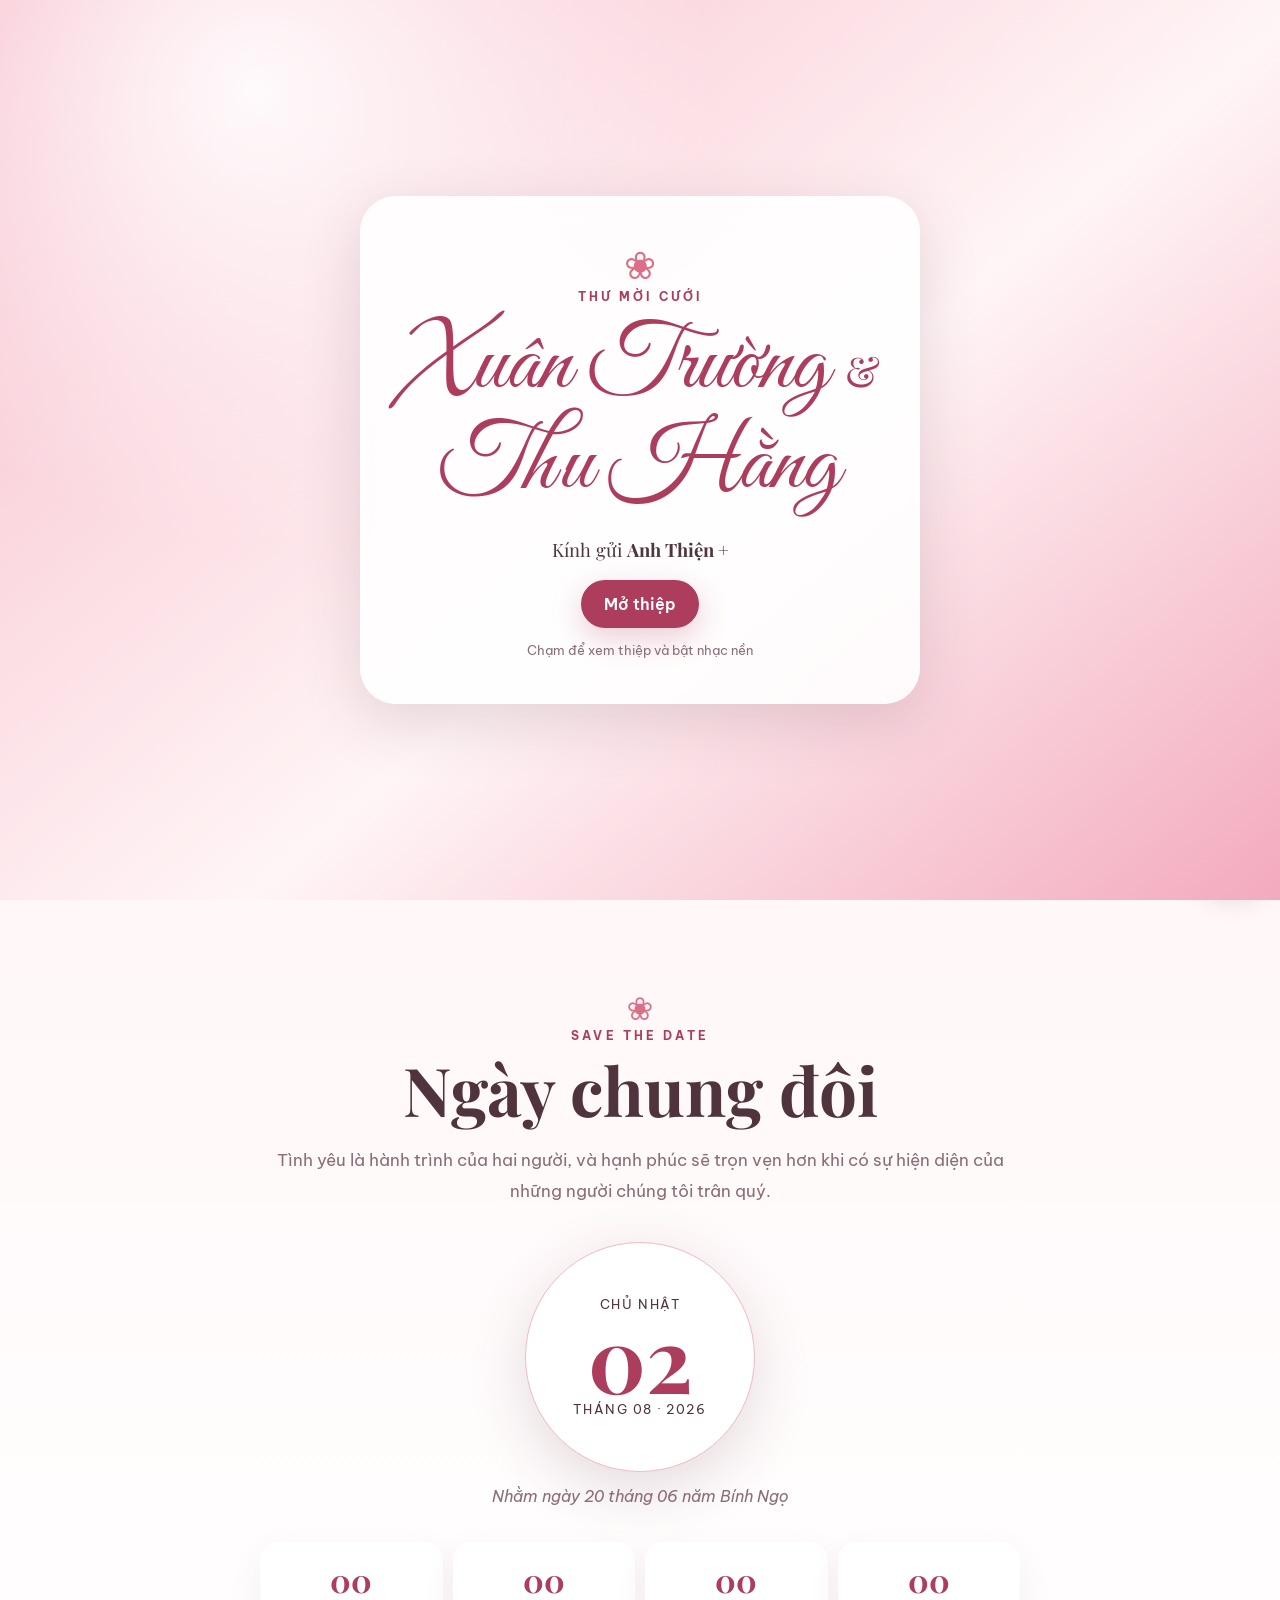
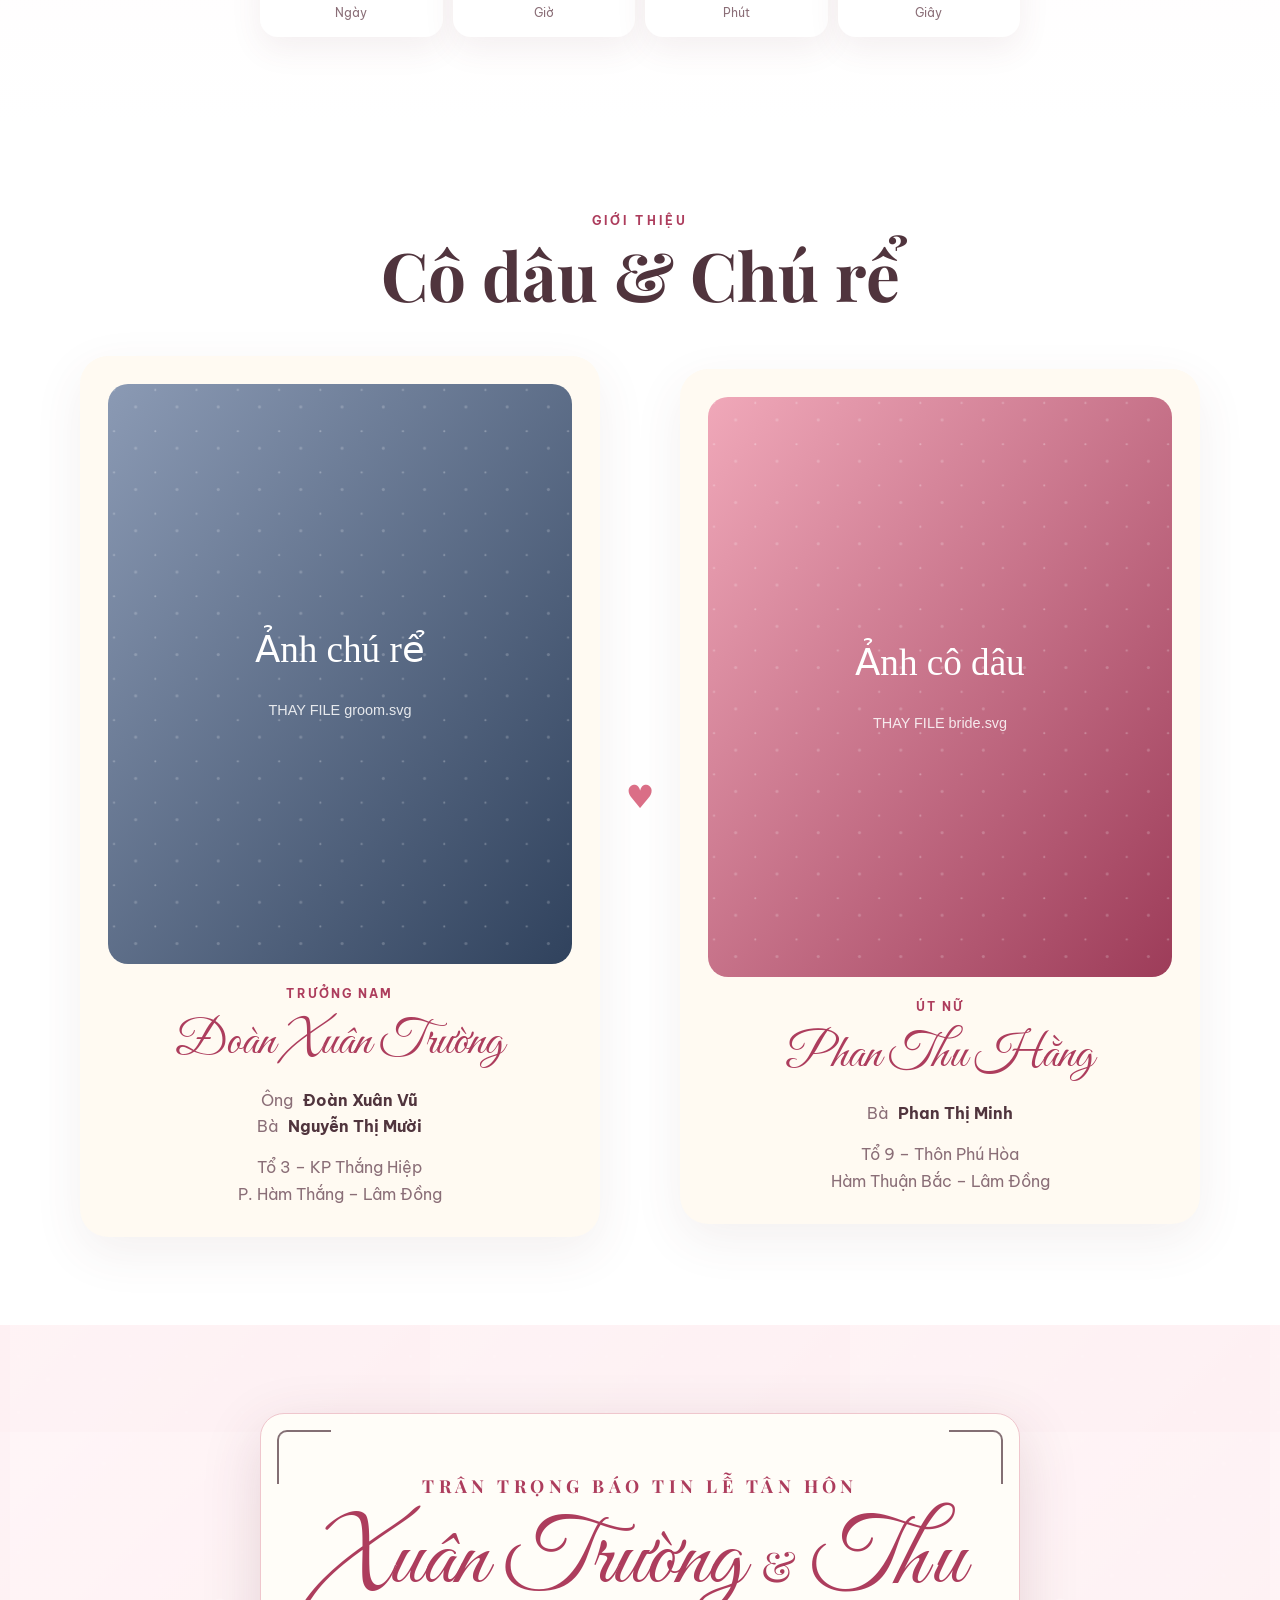
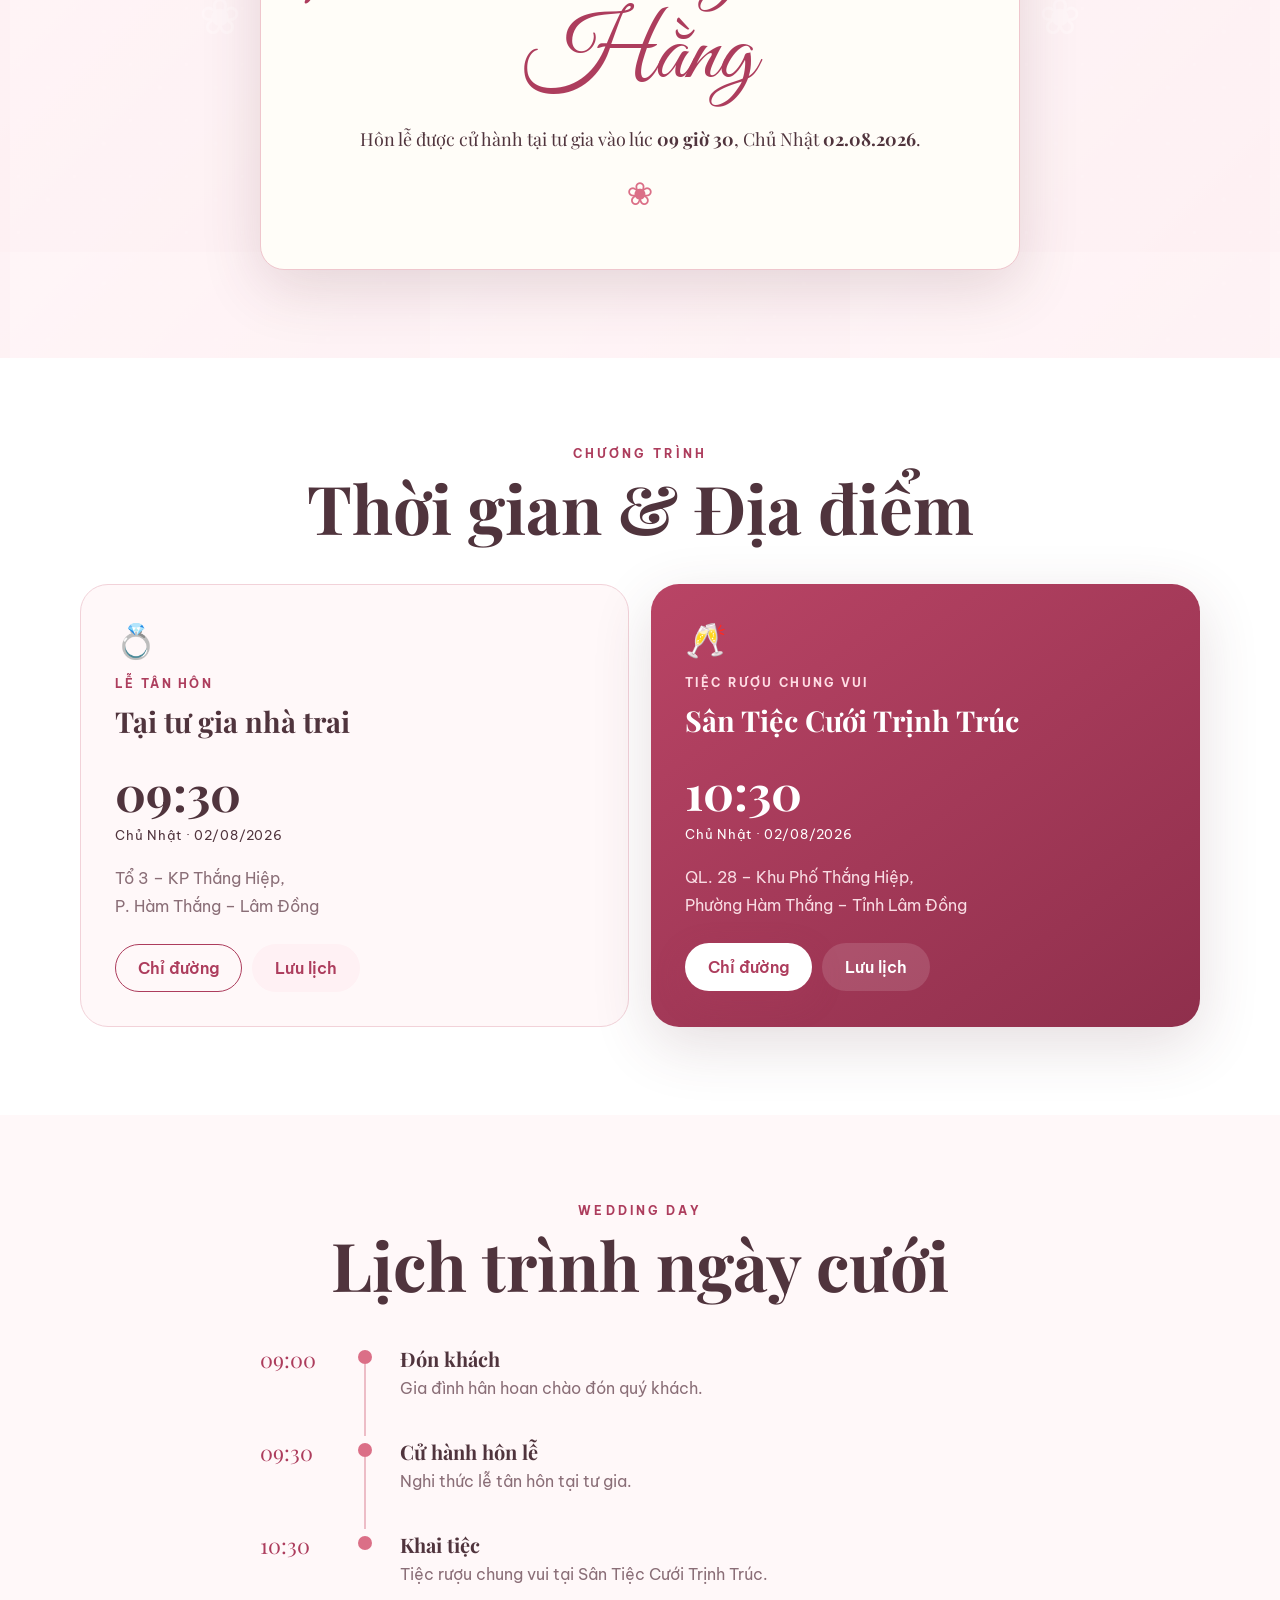
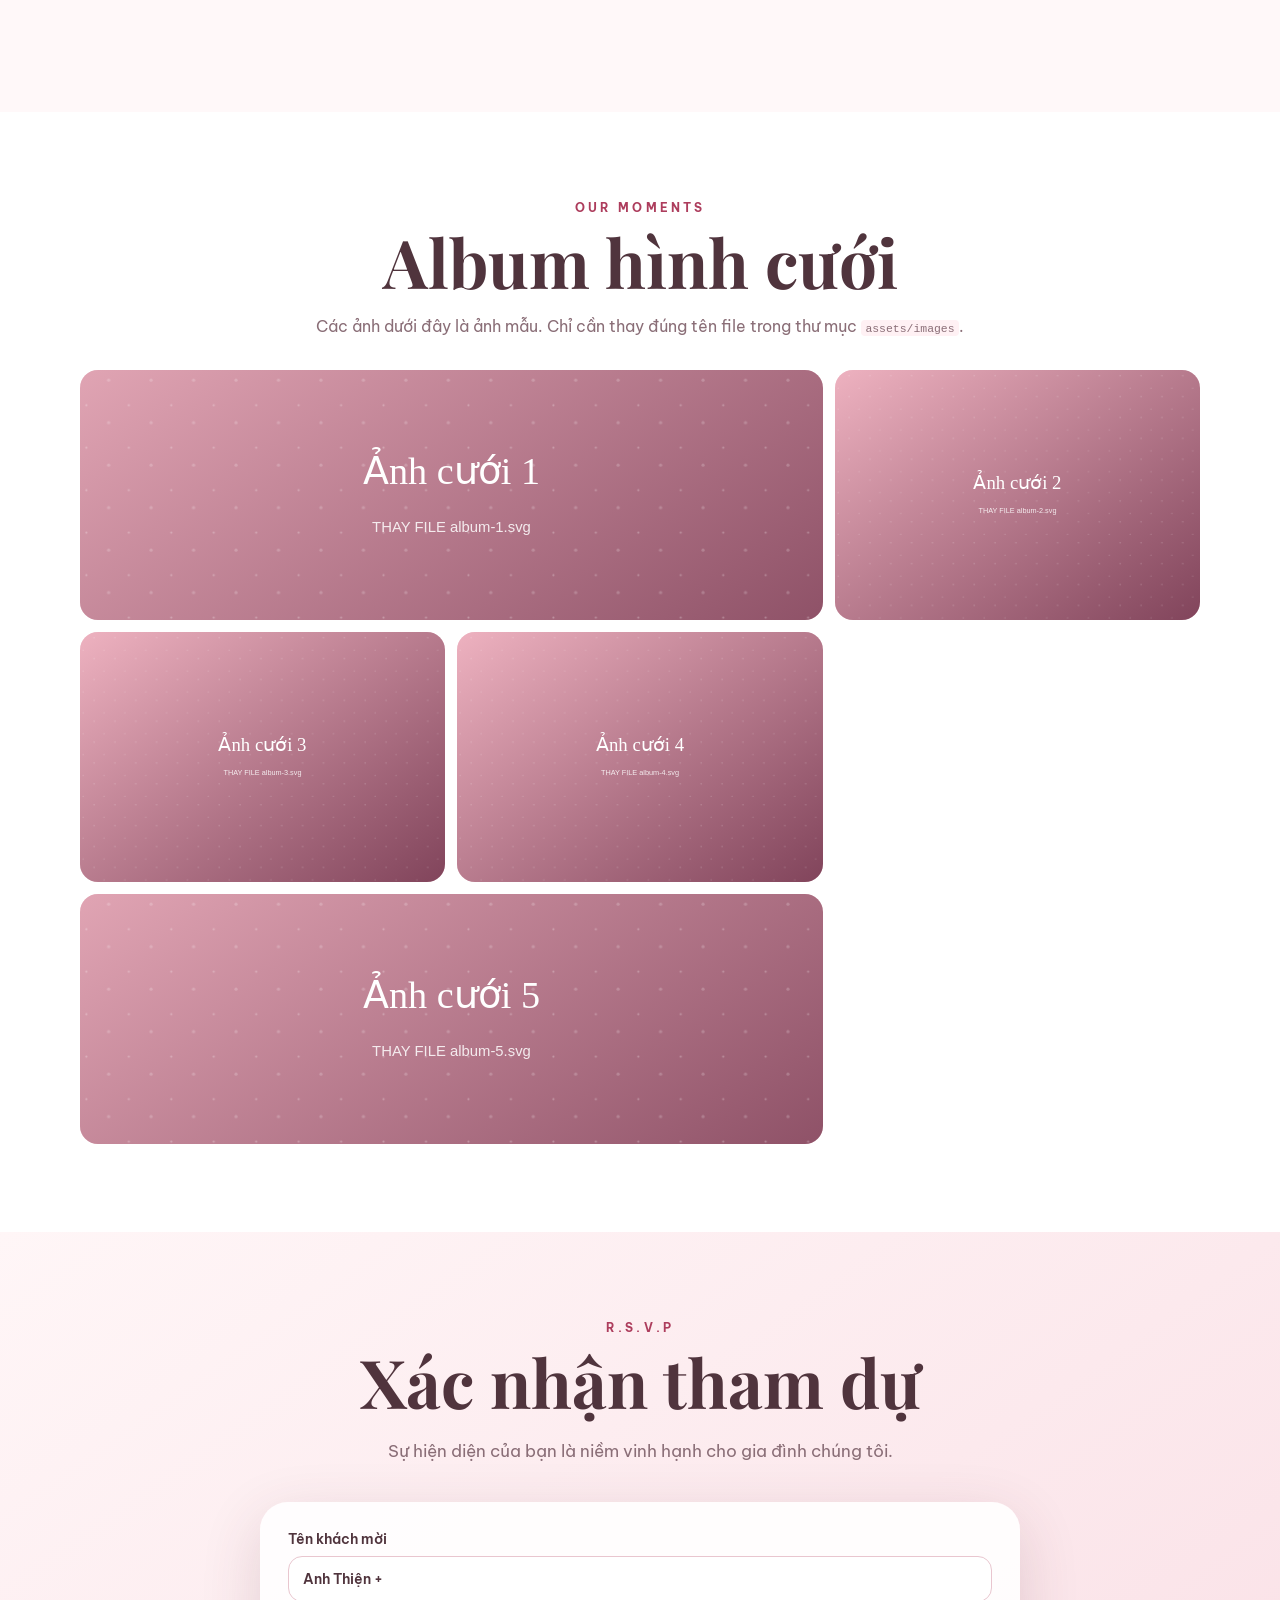
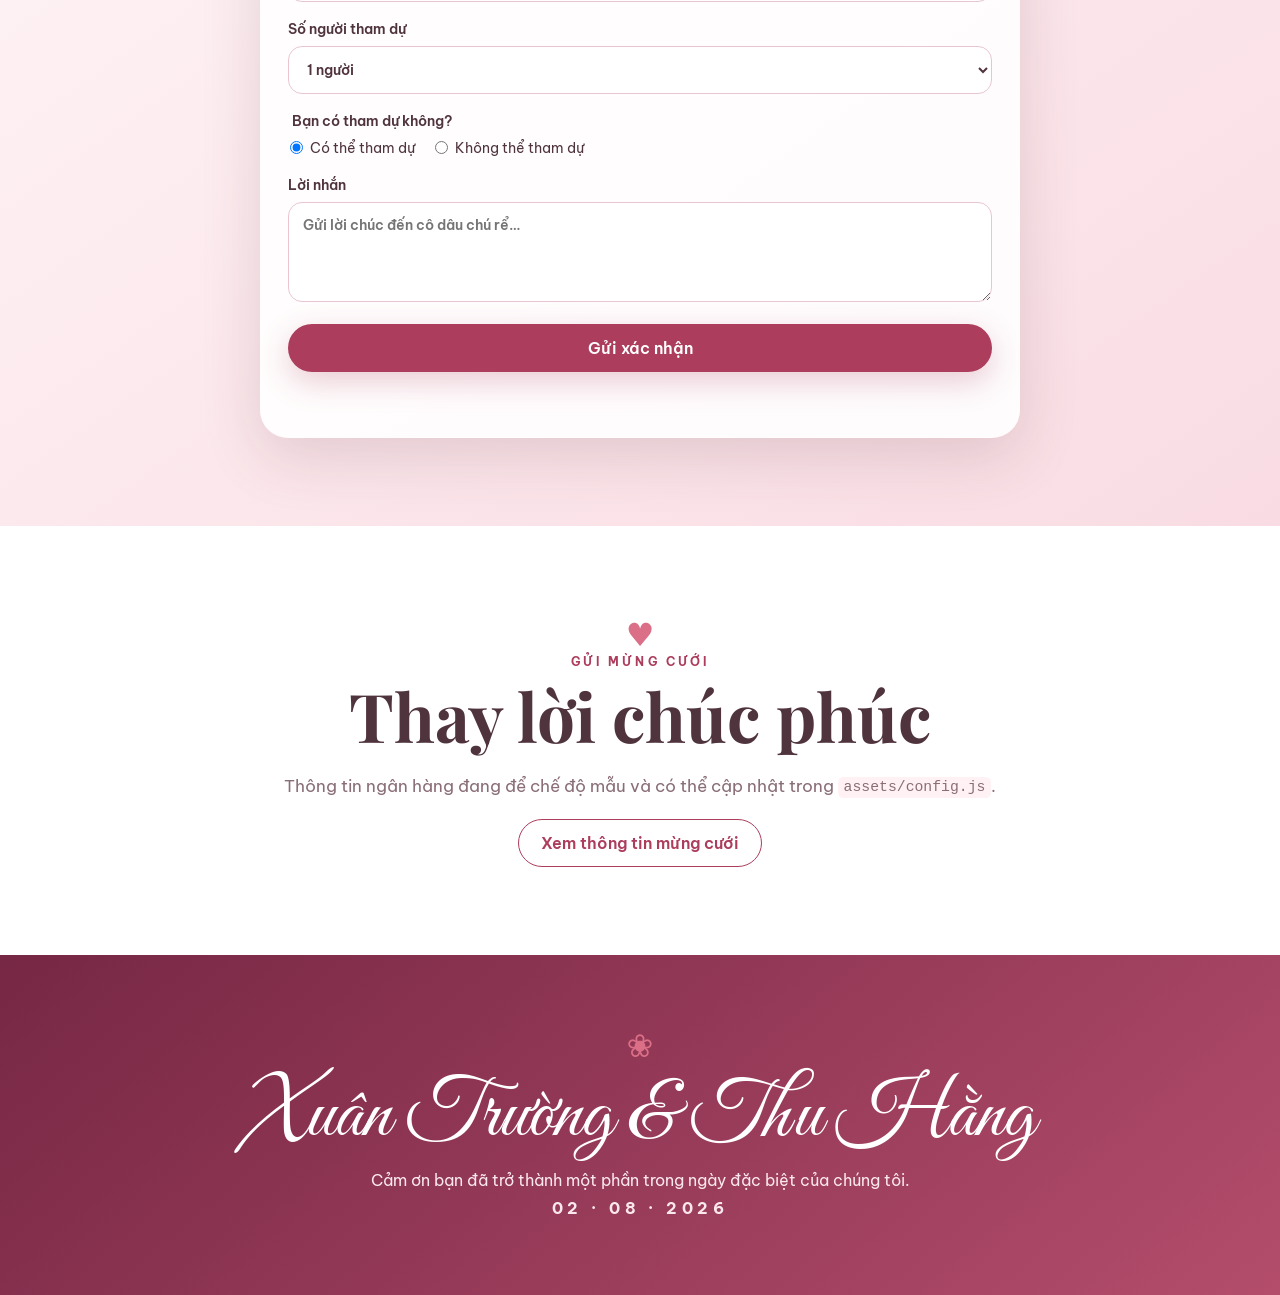
==== index.html @ 10289e00 "Add files via upload" ====
<!doctype html>
<html lang="vi">
<head>
  <meta charset="utf-8" />
  <meta name="viewport" content="width=device-width,initial-scale=1,viewport-fit=cover" />
  <meta name="theme-color" content="#f7c4cf" />
  <meta name="description" content="Thiệp cưới online của Xuân Trường và Thu Hằng" />
  <meta property="og:title" content="Xuân Trường & Thu Hằng — Thiệp cưới" />
  <meta property="og:description" content="Trân trọng kính mời bạn đến chung vui cùng gia đình chúng tôi." />
  <meta property="og:image" content="assets/images/cover.svg" />
  <title>Xuân Trường & Thu Hằng — Thiệp cưới</title>

  <link rel="preconnect" href="https://fonts.googleapis.com" />
  <link rel="preconnect" href="https://fonts.gstatic.com" crossorigin />
  <link href="https://fonts.googleapis.com/css2?family=Be+Vietnam+Pro:wght@300;400;500;600;700&family=Great+Vibes&family=Playfair+Display:wght@500;600;700&display=swap" rel="stylesheet" />
  <link rel="stylesheet" href="assets/style.css" />
  <script defer src="assets/config.js"></script>
  <script defer src="assets/app.js"></script>
</head>
<body>
  <noscript>Vui lòng bật JavaScript để xem đầy đủ thiệp cưới.</noscript>

  <div class="petals" aria-hidden="true"></div>

  <div class="opening-screen" id="openingScreen">
    <div class="opening-card">
      <div class="mini-blossom">❀</div>
      <p class="eyebrow">THƯ MỜI CƯỚI</p>
      <h1><span data-groom-first>Xuân Trường</span> <i>&</i> <span data-bride-first>Thu Hằng</span></h1>
      <p class="opening-guest">Kính gửi <strong data-guest>Quý khách</strong></p>
      <button class="btn primary" id="openInvitation" type="button">Mở thiệp</button>
      <small>Chạm để xem thiệp và bật nhạc nền</small>
    </div>
  </div>

  <button class="music-button" id="musicButton" type="button" aria-label="Bật hoặc tắt nhạc">
    <span class="music-note">♫</span>
    <span class="music-label">Nhạc</span>
  </button>
  <audio id="weddingMusic" loop preload="none">
    <source src="assets/music-placeholder.wav" type="audio/wav" />
  </audio>

  <main>
    <section class="hero section" id="home">
      <div class="hero-bg" role="img" aria-label="Ảnh bìa cô dâu chú rể"></div>
      <div class="hero-overlay"></div>
      <div class="hero-content reveal">
        <p class="eyebrow light">WEDDING INVITATION</p>
        <h1 class="couple-name">
          <span data-groom-first>Xuân Trường</span>
          <i>♥</i>
          <span data-bride-first>Thu Hằng</span>
        </h1>
        <p class="hero-date">Chủ Nhật · 02 / 08 / 2026</p>
        <div class="guest-ticket">
          <span>Trân trọng kính mời</span>
          <strong data-guest>Quý khách</strong>
          <small>đến chung vui cùng gia đình chúng tôi</small>
        </div>
        <a class="scroll-cue" href="#intro" aria-label="Cuộn xuống">⌄</a>
      </div>
    </section>

    <section class="section intro" id="intro">
      <div class="section-inner narrow reveal">
        <div class="ornament">❀</div>
        <p class="eyebrow">SAVE THE DATE</p>
        <h2>Ngày chung đôi</h2>
        <p class="lead">
          Tình yêu là hành trình của hai người, và hạnh phúc sẽ trọn vẹn hơn
          khi có sự hiện diện của những người chúng tôi trân quý.
        </p>
        <div class="date-medallion">
          <span>CHỦ NHẬT</span>
          <strong>02</strong>
          <span>THÁNG 08 · 2026</span>
        </div>
        <p class="lunar-date">Nhằm ngày 20 tháng 06 năm Bính Ngọ</p>
        <div class="countdown" id="countdown" aria-label="Đếm ngược đến ngày cưới">
          <div><strong id="days">00</strong><span>Ngày</span></div>
          <div><strong id="hours">00</strong><span>Giờ</span></div>
          <div><strong id="minutes">00</strong><span>Phút</span></div>
          <div><strong id="seconds">00</strong><span>Giây</span></div>
        </div>
      </div>
    </section>

    <section class="section families">
      <div class="section-inner reveal">
        <p class="eyebrow">GIỚI THIỆU</p>
        <h2>Cô dâu & Chú rể</h2>
        <div class="family-grid">
          <article class="family-card">
            <div class="portrait groom"></div>
            <p class="role">TRƯỞNG NAM</p>
            <h3 data-groom-full>Đoàn Xuân Trường</h3>
            <div class="parents">
              <p><span>Ông</span><strong>Đoàn Xuân Vũ</strong></p>
              <p><span>Bà</span><strong>Nguyễn Thị Mười</strong></p>
            </div>
            <address>
              Tổ 3 – KP Thắng Hiệp<br />
              P. Hàm Thắng – Lâm Đồng
            </address>
          </article>

          <div class="heart-divider" aria-hidden="true">♥</div>

          <article class="family-card">
            <div class="portrait bride"></div>
            <p class="role">ÚT NỮ</p>
            <h3 data-bride-full>Phan Thu Hằng</h3>
            <div class="parents">
              <p><span>Bà</span><strong>Phan Thị Minh</strong></p>
            </div>
            <address>
              Tổ 9 – Thôn Phú Hòa<br />
              Hàm Thuận Bắc – Lâm Đồng
            </address>
          </article>
        </div>
      </div>
    </section>

    <section class="section invitation">
      <div class="section-inner narrow reveal">
        <div class="invitation-paper">
          <span class="paper-corner top-left"></span>
          <span class="paper-corner top-right"></span>
          <p class="eyebrow">TRÂN TRỌNG BÁO TIN LỄ TÂN HÔN</p>
          <h2 class="script-title">
            <span data-groom-first>Xuân Trường</span>
            <i>&</i>
            <span data-bride-first>Thu Hằng</span>
          </h2>
          <p>
            Hôn lễ được cử hành tại tư gia vào lúc
            <strong>09 giờ 30</strong>, Chủ Nhật
            <strong>02.08.2026</strong>.
          </p>
          <div class="paper-flower">❀</div>
        </div>
      </div>
    </section>

    <section class="section events" id="events">
      <div class="section-inner reveal">
        <p class="eyebrow">CHƯƠNG TRÌNH</p>
        <h2>Thời gian & Địa điểm</h2>
        <div class="event-grid">
          <article class="event-card">
            <div class="event-icon">💍</div>
            <p class="event-type">LỄ TÂN HÔN</p>
            <h3>Tại tư gia nhà trai</h3>
            <time datetime="2026-08-02T09:30:00+07:00">
              <strong>09:30</strong>
              <span>Chủ Nhật · 02/08/2026</span>
            </time>
            <p class="event-address">
              Tổ 3 – KP Thắng Hiệp,<br />
              P. Hàm Thắng – Lâm Đồng
            </p>
            <div class="button-row">
              <a class="btn outline map-link" data-map="ceremony" target="_blank" rel="noopener">Chỉ đường</a>
              <button class="btn ghost add-calendar" data-event="ceremony" type="button">Lưu lịch</button>
            </div>
          </article>

          <article class="event-card featured">
            <div class="event-icon">🥂</div>
            <p class="event-type">TIỆC RƯỢU CHUNG VUI</p>
            <h3>Sân Tiệc Cưới Trịnh Trúc</h3>
            <time datetime="2026-08-02T10:30:00+07:00">
              <strong>10:30</strong>
              <span>Chủ Nhật · 02/08/2026</span>
            </time>
            <p class="event-address">
              QL. 28 – Khu Phố Thắng Hiệp,<br />
              Phường Hàm Thắng – Tỉnh Lâm Đồng
            </p>
            <div class="button-row">
              <a class="btn primary map-link" data-map="reception" target="_blank" rel="noopener">Chỉ đường</a>
              <button class="btn ghost add-calendar" data-event="reception" type="button">Lưu lịch</button>
            </div>
          </article>
        </div>
      </div>
    </section>

    <section class="section timeline">
      <div class="section-inner narrow reveal">
        <p class="eyebrow">WEDDING DAY</p>
        <h2>Lịch trình ngày cưới</h2>
        <div class="timeline-list">
          <div class="timeline-item">
            <time>09:00</time><span></span>
            <div><strong>Đón khách</strong><p>Gia đình hân hoan chào đón quý khách.</p></div>
          </div>
          <div class="timeline-item">
            <time>09:30</time><span></span>
            <div><strong>Cử hành hôn lễ</strong><p>Nghi thức lễ tân hôn tại tư gia.</p></div>
          </div>
          <div class="timeline-item">
            <time>10:30</time><span></span>
            <div><strong>Khai tiệc</strong><p>Tiệc rượu chung vui tại Sân Tiệc Cưới Trịnh Trúc.</p></div>
          </div>
        </div>
      </div>
    </section>

    <section class="section album" id="album">
      <div class="section-inner reveal">
        <p class="eyebrow">OUR MOMENTS</p>
        <h2>Album hình cưới</h2>
        <p class="section-note">Các ảnh dưới đây là ảnh mẫu. Chỉ cần thay đúng tên file trong thư mục <code>assets/images</code>.</p>
        <div class="gallery">
          <button class="gallery-item wide" data-image="assets/images/album-1.svg" aria-label="Mở ảnh 1">
            <img src="assets/images/album-1.svg" alt="Ảnh cưới 1" />
          </button>
          <button class="gallery-item" data-image="assets/images/album-2.svg" aria-label="Mở ảnh 2">
            <img src="assets/images/album-2.svg" alt="Ảnh cưới 2" />
          </button>
          <button class="gallery-item" data-image="assets/images/album-3.svg" aria-label="Mở ảnh 3">
            <img src="assets/images/album-3.svg" alt="Ảnh cưới 3" />
          </button>
          <button class="gallery-item" data-image="assets/images/album-4.svg" aria-label="Mở ảnh 4">
            <img src="assets/images/album-4.svg" alt="Ảnh cưới 4" />
          </button>
          <button class="gallery-item wide" data-image="assets/images/album-5.svg" aria-label="Mở ảnh 5">
            <img src="assets/images/album-5.svg" alt="Ảnh cưới 5" />
          </button>
        </div>
      </div>
    </section>

    <section class="section rsvp" id="rsvp">
      <div class="section-inner narrow reveal">
        <p class="eyebrow">R.S.V.P</p>
        <h2>Xác nhận tham dự</h2>
        <p class="lead">Sự hiện diện của bạn là niềm vinh hạnh cho gia đình chúng tôi.</p>

        <form id="rsvpForm" class="rsvp-form">
          <label>
            Tên khách mời
            <input id="guestName" name="guestName" type="text" required autocomplete="name" />
          </label>
          <label>
            Số người tham dự
            <select id="guestCount" name="guestCount">
              <option value="1">1 người</option>
              <option value="2">2 người</option>
              <option value="3">3 người</option>
              <option value="4">4 người</option>
              <option value="5">5 người</option>
            </select>
          </label>
          <fieldset>
            <legend>Bạn có tham dự không?</legend>
            <label class="radio"><input type="radio" name="attendance" value="Có thể tham dự" checked /> Có thể tham dự</label>
            <label class="radio"><input type="radio" name="attendance" value="Không thể tham dự" /> Không thể tham dự</label>
          </fieldset>
          <label>
            Lời nhắn
            <textarea id="message" name="message" rows="4" placeholder="Gửi lời chúc đến cô dâu chú rể…"></textarea>
          </label>
          <button class="btn primary full" type="submit">Gửi xác nhận</button>
          <p class="form-status" id="formStatus" role="status"></p>
        </form>
      </div>
    </section>

    <section class="section gift">
      <div class="section-inner narrow reveal">
        <div class="ornament">♥</div>
        <p class="eyebrow">GỬI MỪNG CƯỚI</p>
        <h2>Thay lời chúc phúc</h2>
        <p class="lead">Thông tin ngân hàng đang để chế độ mẫu và có thể cập nhật trong <code>assets/config.js</code>.</p>
        <button class="btn outline" id="openGift" type="button">Xem thông tin mừng cưới</button>
      </div>
    </section>

    <footer>
      <div class="footer-flower">❀</div>
      <h2><span data-groom-first>Xuân Trường</span> & <span data-bride-first>Thu Hằng</span></h2>
      <p>Cảm ơn bạn đã trở thành một phần trong ngày đặc biệt của chúng tôi.</p>
      <p class="footer-date">02 · 08 · 2026</p>
    </footer>
  </main>

  <dialog id="giftDialog" class="modal">
    <button class="modal-close" data-close-dialog aria-label="Đóng">×</button>
    <p class="eyebrow">GỬI MỪNG CƯỚI</p>
    <h2>Thông tin chuyển khoản</h2>
    <div class="bank-grid" id="bankGrid"></div>
    <p class="modal-note">Nội dung chuyển khoản gợi ý: <strong>Ten khach - Mung cuoi</strong></p>
  </dialog>

  <dialog id="imageDialog" class="image-modal">
    <button class="modal-close light" data-close-image aria-label="Đóng">×</button>
    <img id="lightboxImage" alt="Ảnh cưới phóng lớn" />
  </dialog>
</body>
</html>
---- assets/style.css ----
@import url('https://fonts.googleapis.com/css2?family=Be+Vietnam+Pro:wght@300;400;500;600;700&family=Great+Vibes&family=Playfair+Display:wght@500;600;700&display=swap');

:root{
  --pink:#db6f87;
  --pink-deep:#ad3d5d;
  --rose:#f8d7df;
  --blush:#fff4f5;
  --cream:#fffaf2;
  --ink:#50343d;
  --muted:#8a6e77;
  --gold:#b78b56;
  --shadow:0 18px 60px rgba(93,48,60,.16);
  --radius:28px;
}
*{box-sizing:border-box}
html{scroll-behavior:smooth}
body{
  margin:0;
  font-family:"Be Vietnam Pro",system-ui,-apple-system,sans-serif;
  color:var(--ink);
  background:var(--blush);
  overflow-x:hidden;
}
body.no-scroll{overflow:hidden}
button,input,select,textarea{font:inherit}
img{max-width:100%;display:block}
a{color:inherit;text-decoration:none}
code{font-size:.88em;background:#fff1f4;padding:.15em .35em;border-radius:.35em}
.section{position:relative;padding:88px 20px}
.section-inner{width:min(1120px,100%);margin:auto}
.section-inner.narrow{width:min(760px,100%)}
.eyebrow{
  margin:0 0 12px;
  color:var(--pink-deep);
  font-size:.78rem;
  letter-spacing:.25em;
  font-weight:700;
  text-transform:uppercase;
}
.eyebrow.light{color:#fff}
h1,h2,h3,p{margin-top:0}
h2{
  font-family:"Playfair Display",serif;
  font-size:clamp(2.15rem,6vw,4.2rem);
  line-height:1.02;
  margin-bottom:20px;
}
.lead{font-size:1.05rem;line-height:1.85;color:var(--muted)}
.ornament,.paper-flower,.footer-flower{color:var(--pink);font-size:2rem}
.btn{
  display:inline-flex;align-items:center;justify-content:center;gap:8px;
  min-height:48px;padding:12px 22px;border-radius:999px;
  border:1px solid transparent;cursor:pointer;font-weight:600;
  transition:.25s ease;
}
.btn:hover{transform:translateY(-2px)}
.btn.primary{background:var(--pink-deep);color:white;box-shadow:0 10px 30px rgba(173,61,93,.25)}
.btn.outline{border-color:var(--pink-deep);color:var(--pink-deep);background:transparent}
.btn.ghost{background:#fff1f4;color:var(--pink-deep)}
.btn.full{width:100%}

.opening-screen{
  position:fixed;inset:0;z-index:100;
  display:grid;place-items:center;padding:22px;
  background:
    radial-gradient(circle at 20% 10%,rgba(255,255,255,.9),transparent 35%),
    linear-gradient(140deg,#f7bccb,#fff5f6 56%,#f3aabe);
  transition:opacity .6s ease,visibility .6s ease;
}
.opening-screen.hidden{opacity:0;visibility:hidden;pointer-events:none}
.opening-card{
  width:min(560px,100%);padding:44px 28px;text-align:center;
  background:rgba(255,255,255,.88);border:1px solid rgba(255,255,255,.9);
  border-radius:36px;box-shadow:var(--shadow);backdrop-filter:blur(12px);
}
.opening-card h1{
  font-family:"Great Vibes",cursive;font-size:clamp(3rem,11vw,5.8rem);
  color:var(--pink-deep);font-weight:400;line-height:1.08;margin-bottom:20px;
}
.opening-card h1 i{font-style:normal;font-family:"Playfair Display",serif;font-size:.45em}
.opening-guest{font-family:"Playfair Display",serif;font-size:1.15rem}
.opening-card small{display:block;margin-top:14px;color:var(--muted)}
.mini-blossom{font-size:2.4rem;color:var(--pink)}

.music-button{
  position:fixed;right:16px;bottom:18px;z-index:60;
  width:62px;height:62px;border-radius:50%;border:0;
  color:white;background:rgba(173,61,93,.92);box-shadow:0 12px 30px rgba(80,52,61,.28);
  display:grid;place-items:center;cursor:pointer;
}
.music-note{font-size:1.35rem;line-height:1}
.music-label{font-size:.65rem}
.music-button.playing{animation:pulse 2s infinite}
@keyframes pulse{50%{box-shadow:0 0 0 12px rgba(219,111,135,.16)}}

.hero{min-height:100svh;display:grid;place-items:center;padding:0;overflow:hidden;color:#fff;text-align:center}
.hero-bg{
  position:absolute;inset:0;
  background-image:url("images/cover.svg");
  background-position:center;background-size:cover;
  transform:scale(1.04);
}
.hero-overlay{position:absolute;inset:0;background:linear-gradient(to bottom,rgba(73,25,41,.2),rgba(73,25,41,.66))}
.hero-content{position:relative;z-index:2;width:min(820px,calc(100% - 36px));padding:40px 10px}
.couple-name{
  font-family:"Great Vibes",cursive;font-weight:400;
  font-size:clamp(4rem,14vw,8.5rem);line-height:.9;margin:16px 0 24px;
  text-shadow:0 10px 40px rgba(45,13,25,.3);
}
.couple-name span{display:inline-block}
.couple-name i{font-family:"Playfair Display",serif;font-style:normal;font-size:.35em;margin:0 .12em;color:#ffd8e0}
.hero-date{letter-spacing:.18em;font-size:.95rem;text-transform:uppercase}
.guest-ticket{
  margin:32px auto 0;width:min(440px,100%);padding:20px 24px;
  border:1px solid rgba(255,255,255,.6);border-radius:22px;
  background:rgba(255,255,255,.12);backdrop-filter:blur(10px);
}
.guest-ticket span,.guest-ticket small{display:block}
.guest-ticket strong{font-family:"Playfair Display",serif;display:block;font-size:1.7rem;margin:6px 0}
.scroll-cue{display:inline-grid;place-items:center;margin-top:28px;width:44px;height:44px;border:1px solid rgba(255,255,255,.55);border-radius:50%;font-size:1.5rem;animation:float 2s infinite}
@keyframes float{50%{transform:translateY(7px)}}

.intro{text-align:center;background:linear-gradient(180deg,#fff7f8,#fff)}
.date-medallion{
  width:230px;height:230px;margin:36px auto 14px;border-radius:50%;
  display:flex;flex-direction:column;justify-content:center;
  border:1px solid #efbbc7;background:#fff;box-shadow:var(--shadow);
}
.date-medallion span{font-size:.8rem;letter-spacing:.12em}
.date-medallion strong{font-family:"Playfair Display",serif;font-size:5.6rem;line-height:1;color:var(--pink-deep)}
.lunar-date{font-style:italic;color:var(--muted)}
.countdown{display:grid;grid-template-columns:repeat(4,1fr);gap:10px;margin-top:36px}
.countdown div{padding:16px 7px;border-radius:18px;background:#fff;box-shadow:0 12px 32px rgba(116,63,78,.08)}
.countdown strong{font-family:"Playfair Display",serif;font-size:2rem;color:var(--pink-deep);display:block}
.countdown span{font-size:.75rem;color:var(--muted)}

.families{background:#fff}
.families .section-inner{text-align:center}
.family-grid{display:grid;grid-template-columns:1fr auto 1fr;gap:26px;align-items:center;margin-top:48px}
.family-card{
  background:var(--cream);border-radius:var(--radius);padding:28px;
  box-shadow:0 16px 50px rgba(101,63,70,.08);
}
.portrait{aspect-ratio:4/5;border-radius:20px;background-position:center;background-size:cover;margin-bottom:22px}
.portrait.groom{background-image:url("images/groom.svg")}
.portrait.bride{background-image:url("images/bride.svg")}
.role{letter-spacing:.18em;font-size:.72rem;color:var(--pink-deep);font-weight:700}
.family-card h3{font-family:"Great Vibes",cursive;font-size:3rem;font-weight:400;color:var(--pink-deep);margin-bottom:18px}
.parents p{display:flex;justify-content:center;gap:10px;margin:6px 0}
.parents span{color:var(--muted)}
.family-card address{font-style:normal;line-height:1.7;color:var(--muted);margin-top:18px}
.heart-divider{font-size:2rem;color:var(--pink)}

.invitation{
  background:
    linear-gradient(rgba(255,245,247,.88),rgba(255,245,247,.88)),
    url("images/blossom-pattern.svg") center/420px;
}
.invitation-paper{
  position:relative;text-align:center;padding:56px 34px;border-radius:24px;
  background:#fffdf8;border:1px solid #efc6cd;box-shadow:var(--shadow);
}
.script-title{font-family:"Great Vibes",cursive;font-weight:400;color:var(--pink-deep);font-size:clamp(3.3rem,10vw,5.8rem)}
.script-title i{font-family:"Playfair Display",serif;font-style:normal;font-size:.45em}
.invitation-paper p{font-family:"Playfair Display",serif;font-size:1.12rem;line-height:1.8}
.paper-corner{position:absolute;width:54px;height:54px;border-color:var(--pink);opacity:.7}
.paper-corner.top-left{left:16px;top:16px;border-left:2px solid;border-top:2px solid;border-radius:10px 0 0}
.paper-corner.top-right{right:16px;top:16px;border-right:2px solid;border-top:2px solid;border-radius:0 10px 0 0}

.events{background:#fff;text-align:center}
.event-grid{display:grid;grid-template-columns:1fr 1fr;gap:22px;margin-top:42px}
.event-card{text-align:left;padding:34px;border-radius:var(--radius);background:#fff8f9;border:1px solid #f2d2d9}
.event-card.featured{background:linear-gradient(145deg,#b94465,#8f2f4c);color:white;border:0;box-shadow:var(--shadow)}
.event-icon{font-size:2.1rem}
.event-type{font-size:.72rem;letter-spacing:.2em;font-weight:700;margin-top:14px;color:var(--pink-deep)}
.featured .event-type{color:#ffdce4}
.event-card h3{font-family:"Playfair Display",serif;font-size:1.8rem;margin:10px 0 20px}
.event-card time strong{display:block;font-size:3rem;font-family:"Playfair Display",serif}
.event-card time span{font-size:.83rem;letter-spacing:.06em}
.event-address{line-height:1.75;color:var(--muted);margin:20px 0 24px}
.featured .event-address{color:#f9dce3}
.button-row{display:flex;gap:10px;flex-wrap:wrap}
.featured .btn.primary{background:white;color:var(--pink-deep)}
.featured .btn.ghost{background:rgba(255,255,255,.13);color:white}

.timeline{text-align:center;background:#fff8f9}
.timeline-list{text-align:left;margin-top:46px}
.timeline-item{display:grid;grid-template-columns:80px 24px 1fr;gap:18px;position:relative;padding-bottom:34px}
.timeline-item time{font-family:"Playfair Display",serif;font-size:1.35rem;color:var(--pink-deep)}
.timeline-item>span{width:14px;height:14px;border-radius:50%;background:var(--pink);margin-top:5px;position:relative}
.timeline-item>span:after{content:"";position:absolute;left:6px;top:14px;width:2px;height:72px;background:#edbdc7}
.timeline-item:last-child>span:after{display:none}
.timeline-item strong{font-family:"Playfair Display",serif;font-size:1.25rem}
.timeline-item p{color:var(--muted);margin:6px 0}

.album{background:#fff;text-align:center}
.section-note{color:var(--muted);margin-bottom:34px}
.gallery{display:grid;grid-template-columns:repeat(3,1fr);grid-auto-rows:250px;gap:12px}
.gallery-item{border:0;padding:0;overflow:hidden;border-radius:18px;cursor:zoom-in;background:#f4dbe1}
.gallery-item.wide{grid-column:span 2}
.gallery-item img{width:100%;height:100%;object-fit:cover;transition:.5s}
.gallery-item:hover img{transform:scale(1.05)}

.rsvp{background:linear-gradient(145deg,#fff6f7,#f9dce3);text-align:center}
.rsvp-form{text-align:left;margin-top:36px;padding:28px;background:rgba(255,255,255,.9);border-radius:var(--radius);box-shadow:var(--shadow)}
.rsvp-form>label,.rsvp-form fieldset{display:block;margin-bottom:18px}
.rsvp-form label{font-size:.9rem;font-weight:600}
input,select,textarea{
  width:100%;margin-top:8px;border:1px solid #e9c6cf;border-radius:14px;
  padding:13px 14px;color:var(--ink);background:#fff;outline:none;
}
input:focus,select:focus,textarea:focus{border-color:var(--pink);box-shadow:0 0 0 4px rgba(219,111,135,.12)}
fieldset{border:0;padding:0}
legend{font-size:.9rem;font-weight:600;margin-bottom:8px}
.radio{display:inline-flex!important;align-items:center;gap:7px;margin-right:16px;font-weight:400!important}
.radio input{width:auto;margin:0}
.form-status{min-height:24px;margin:14px 0 0;text-align:center;color:var(--pink-deep)}

.gift{text-align:center;background:#fff}
footer{text-align:center;color:#fff;padding:70px 20px;background:linear-gradient(140deg,#762744,#b44d6c)}
footer h2{font-family:"Great Vibes",cursive;font-weight:400;margin:12px 0;font-size:clamp(3rem,9vw,5rem)}
footer p{margin:8px 0;color:#fbe8ee}
.footer-date{letter-spacing:.28em;font-weight:700}

.modal{
  width:min(660px,calc(100% - 28px));border:0;border-radius:28px;padding:34px;
  box-shadow:0 24px 100px rgba(45,20,30,.4);color:var(--ink);
}
.modal::backdrop,.image-modal::backdrop{background:rgba(40,15,25,.72);backdrop-filter:blur(6px)}
.modal-close{position:absolute;right:18px;top:12px;border:0;background:none;font-size:2rem;cursor:pointer;color:var(--ink)}
.modal-close.light{color:#fff;z-index:2}
.bank-grid{display:grid;grid-template-columns:1fr 1fr;gap:14px;margin-top:22px}
.bank-card{border:1px solid #efd0d7;border-radius:18px;padding:18px;background:#fff8fa}
.bank-card span{display:block;color:var(--muted);font-size:.8rem}
.bank-card strong{font-family:"Playfair Display",serif;display:block;font-size:1.15rem;margin:6px 0}
.copy-button{border:0;background:#f8d7df;color:var(--pink-deep);border-radius:999px;padding:8px 12px;cursor:pointer}
.modal-note{font-size:.82rem;color:var(--muted)}
.image-modal{width:min(1000px,96vw);max-height:94vh;border:0;background:transparent;padding:0}
.image-modal img{max-height:92vh;margin:auto;border-radius:18px}

.reveal{opacity:0;transform:translateY(30px);transition:opacity .8s ease,transform .8s ease}
.reveal.visible{opacity:1;transform:none}

.petals{position:fixed;inset:0;z-index:50;pointer-events:none;overflow:hidden}
.petal{position:absolute;top:-30px;color:#ee9cad;opacity:.55;animation:fall linear forwards}
@keyframes fall{to{transform:translate3d(var(--drift),110vh,0) rotate(480deg);opacity:.08}}

@media(max-width:760px){
  .section{padding:70px 16px}
  .family-grid{grid-template-columns:1fr}
  .heart-divider{transform:rotate(90deg)}
  .event-grid{grid-template-columns:1fr}
  .gallery{grid-template-columns:1fr 1fr;grid-auto-rows:190px}
  .gallery-item.wide{grid-column:span 2}
  .bank-grid{grid-template-columns:1fr}
  .countdown{gap:6px}
  .countdown strong{font-size:1.55rem}
}
@media(max-width:480px){
  .couple-name span{display:block}
  .couple-name i{display:block;margin:.15em 0}
  .gallery{grid-template-columns:1fr;grid-auto-rows:260px}
  .gallery-item.wide{grid-column:span 1}
  .button-row .btn{flex:1}
  .timeline-item{grid-template-columns:64px 20px 1fr;gap:12px}
}
@media(prefers-reduced-motion:reduce){
  *{scroll-behavior:auto!important;animation:none!important;transition:none!important}
  .reveal{opacity:1;transform:none}
}
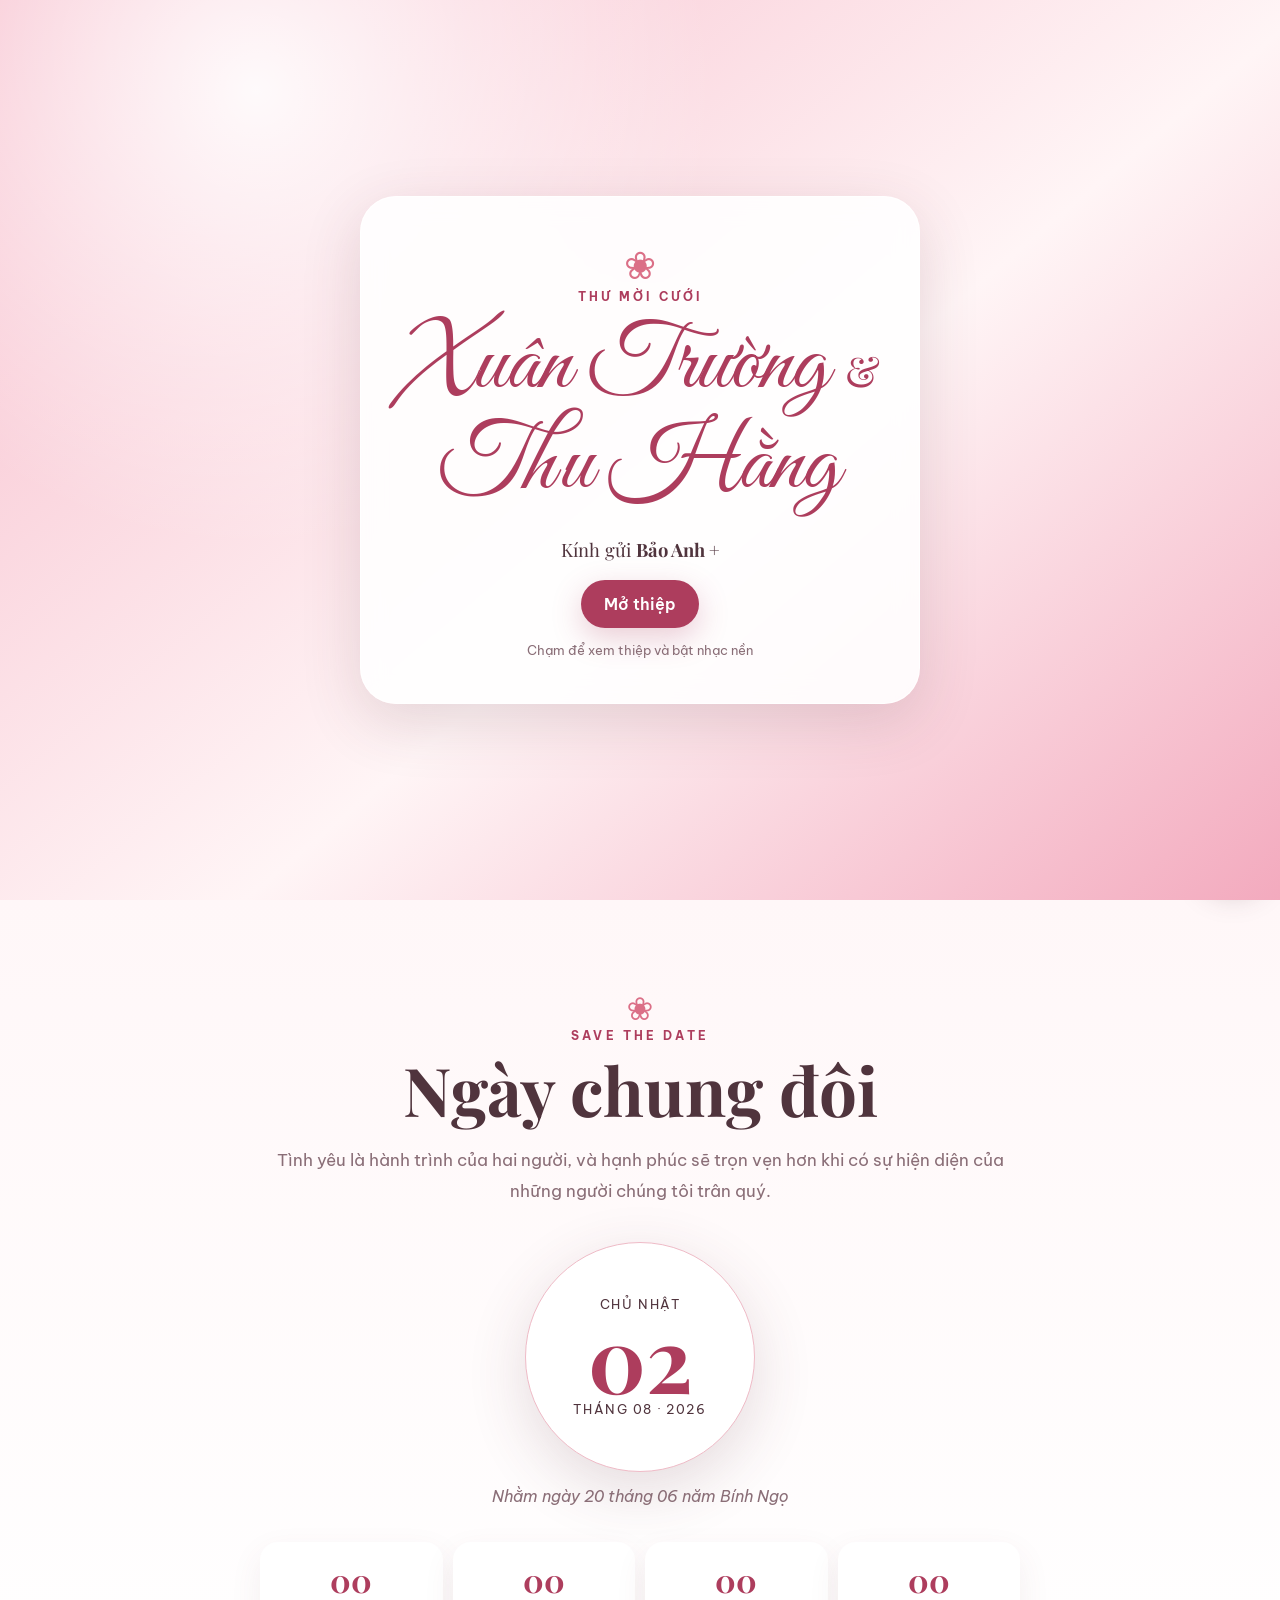
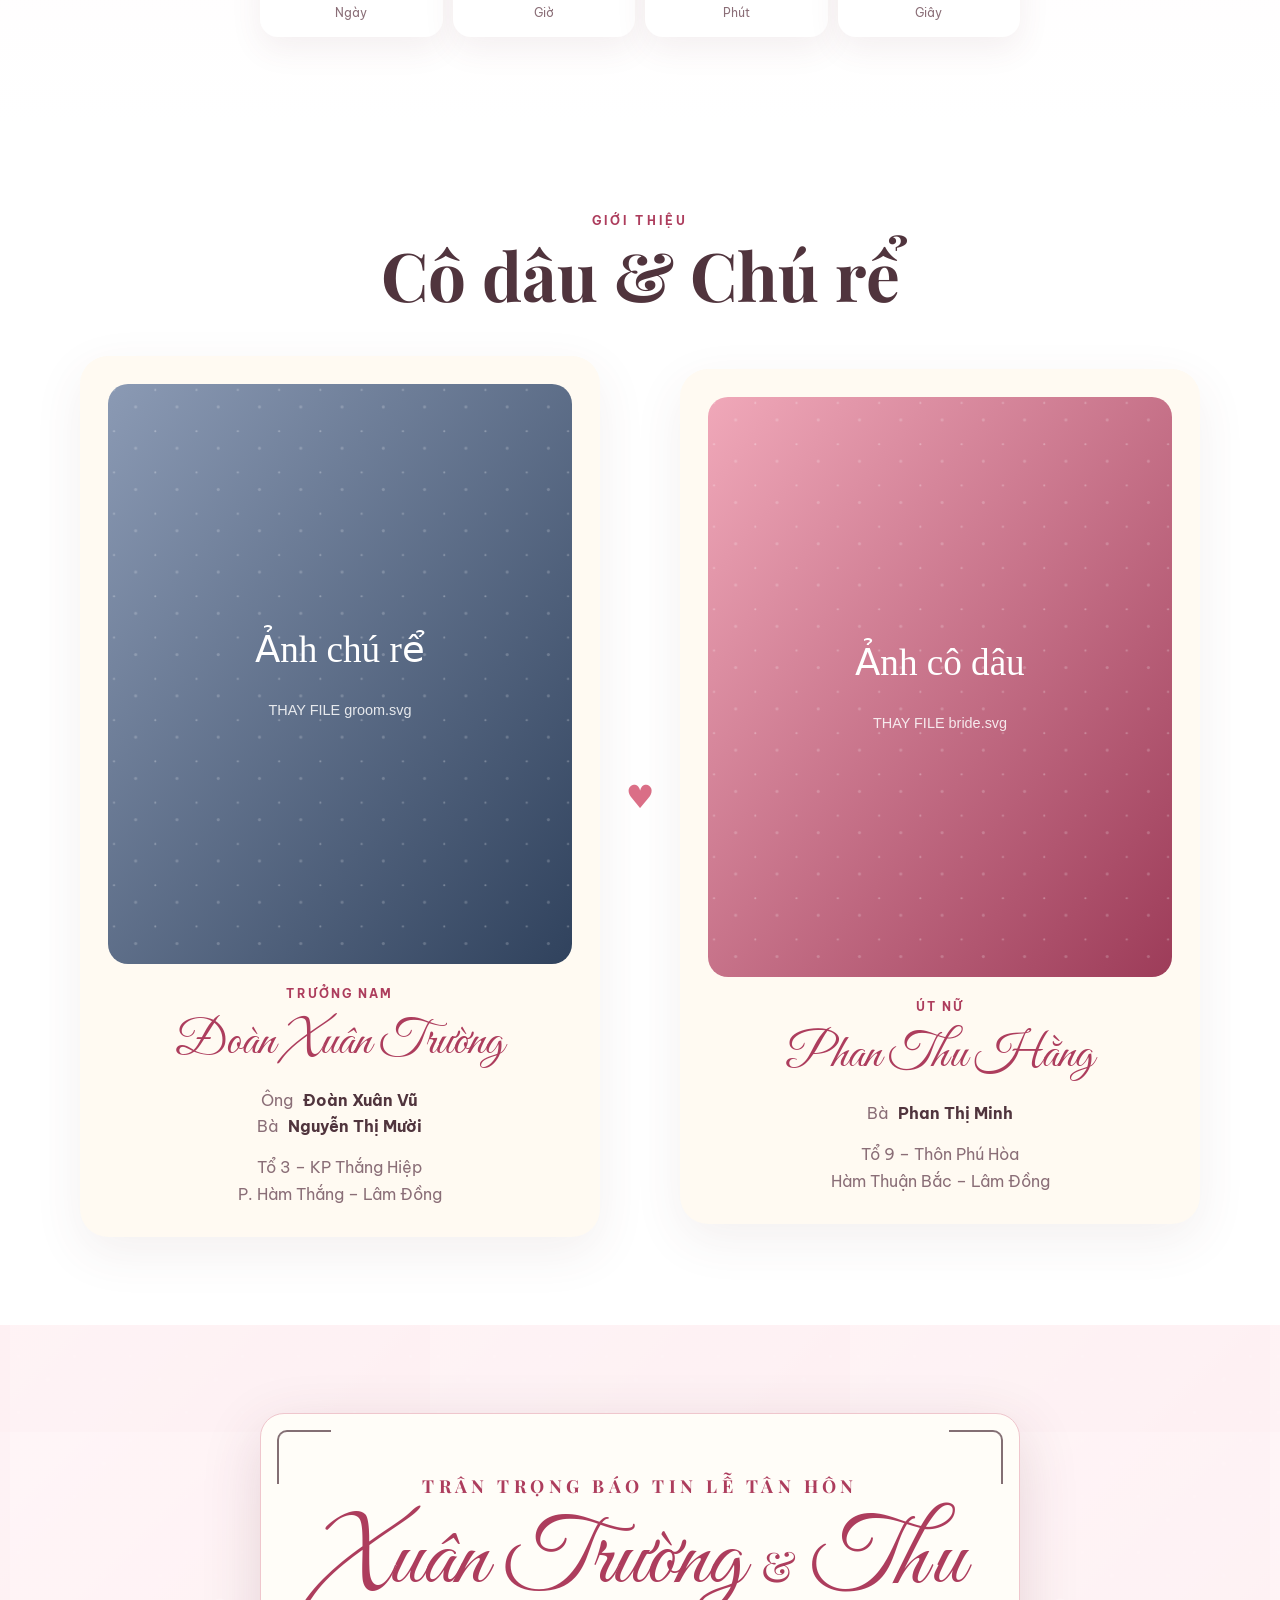
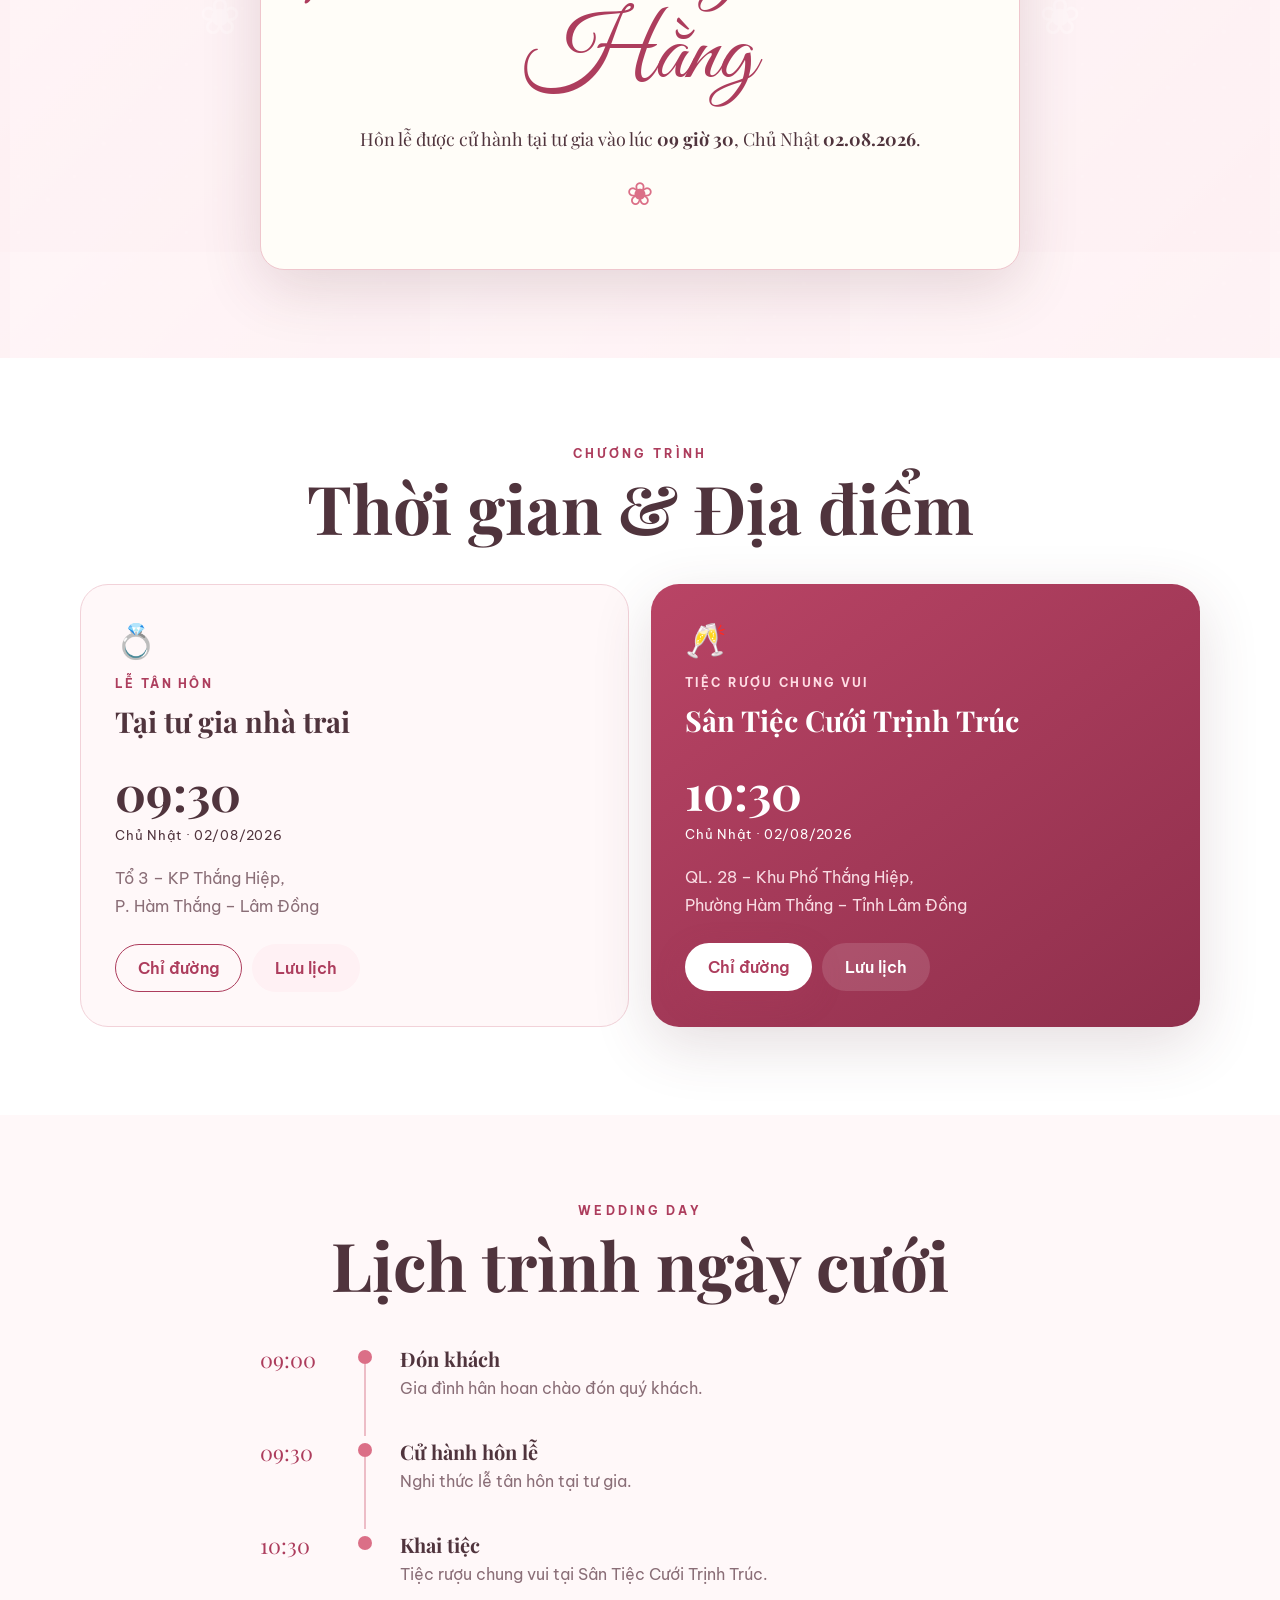
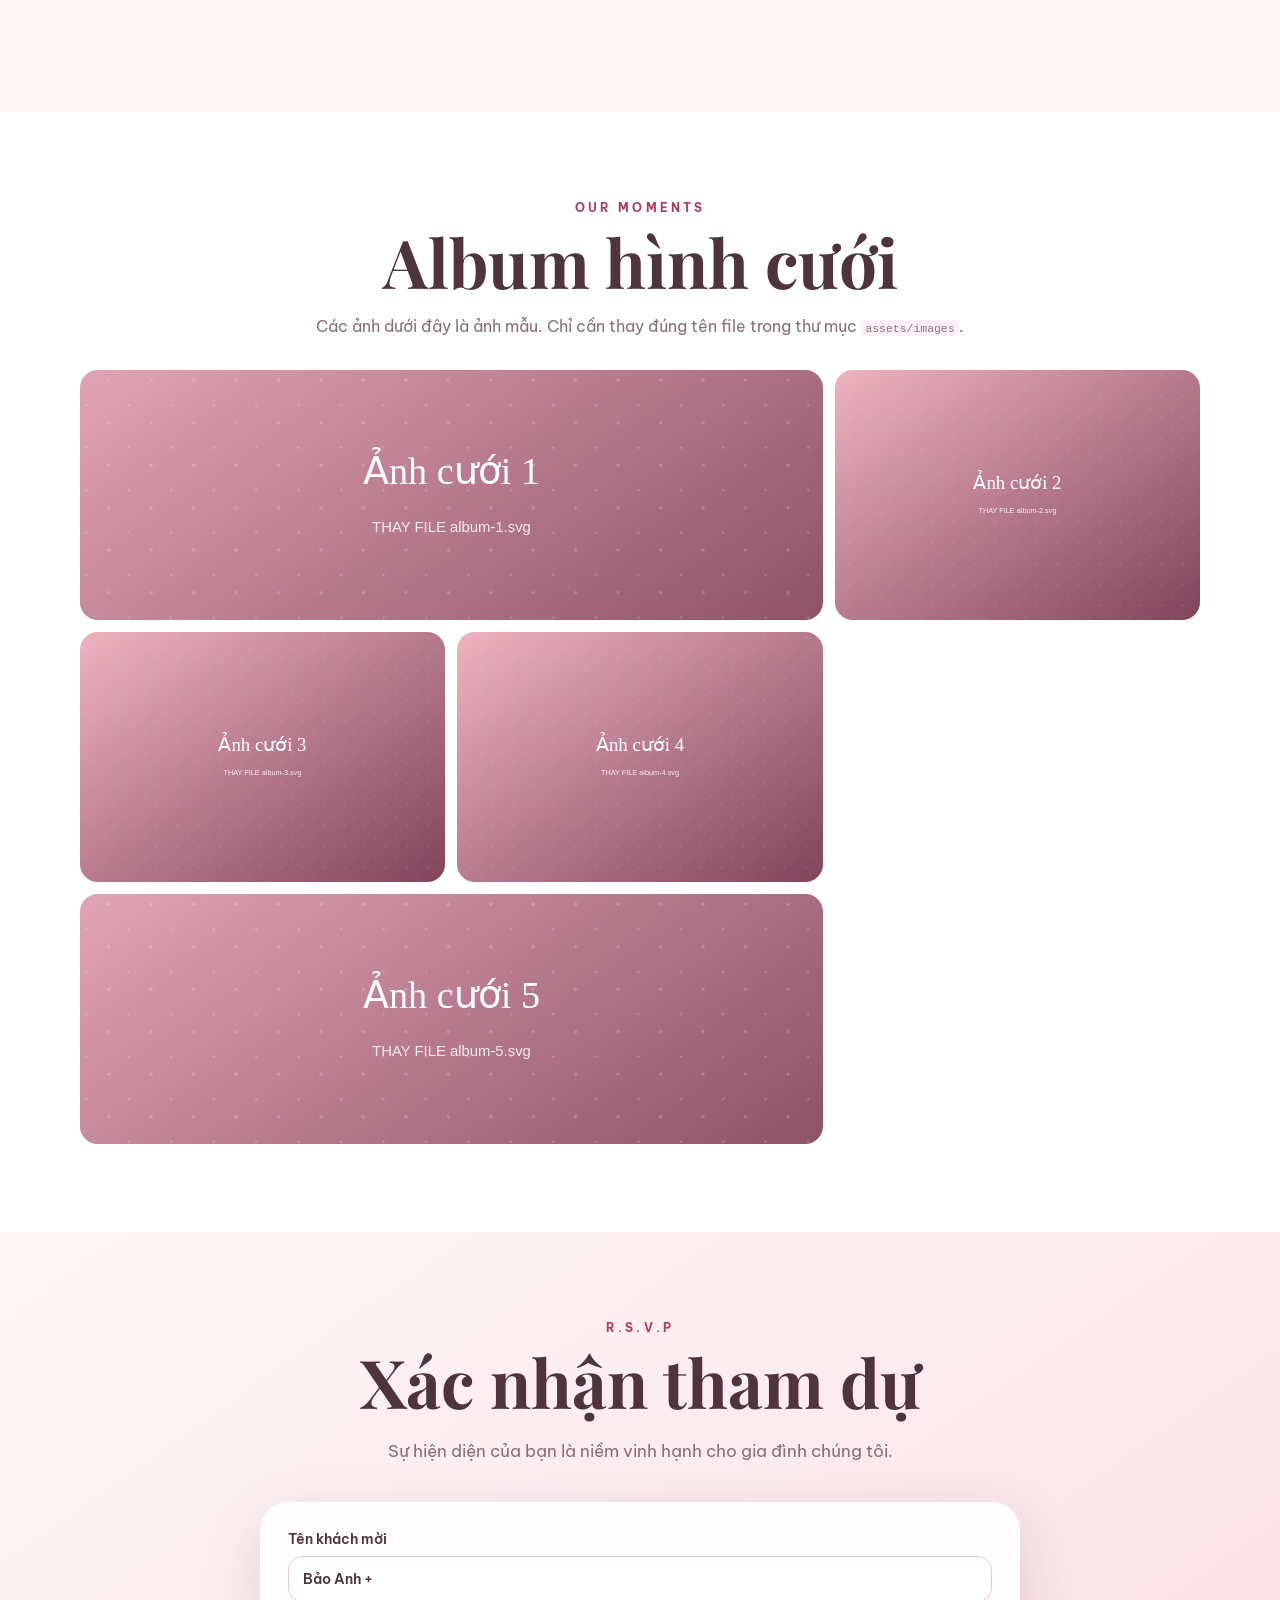
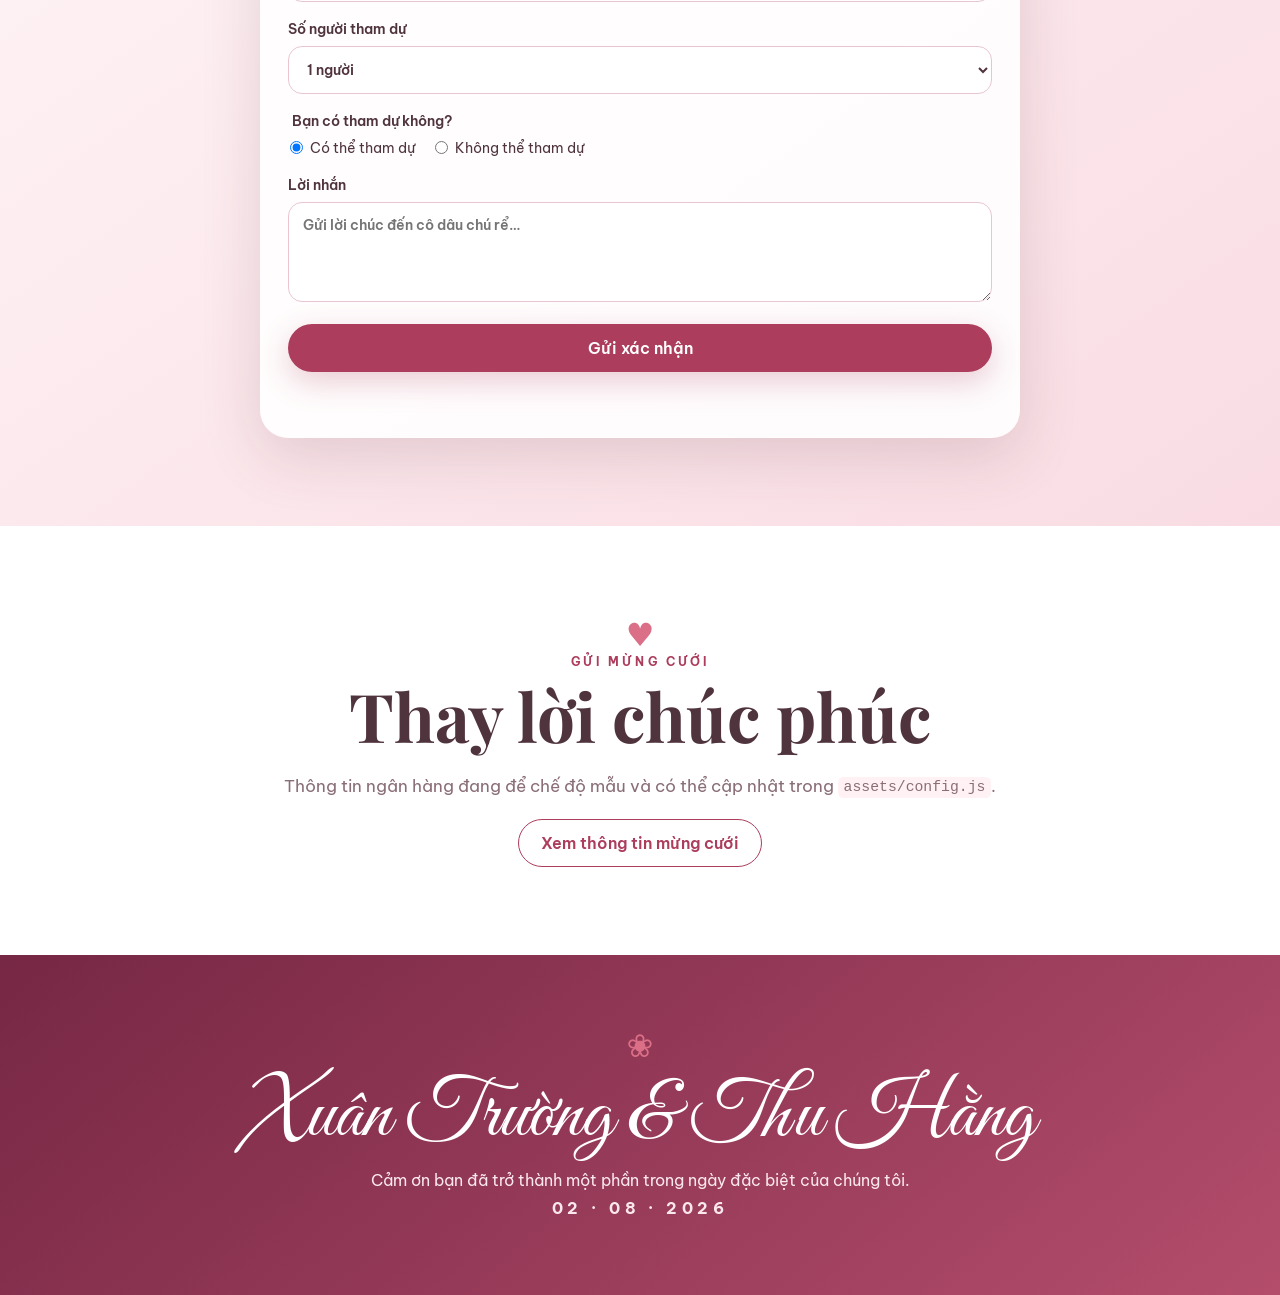
==== commit ef581edb: "Update index.html" ====
--- a/index.html
+++ b/index.html
@@ -38,7 +38,7 @@
     <span class="music-label">Nhạc</span>
   </button>
   <audio id="weddingMusic" loop preload="none">
-    <source src="assets/music-placeholder.wav" type="audio/wav" />
+    <source src="assets/miromaxmusic-love-inspired-479279.mp3" type="audio/mpeg" />
   </audio>
 
   <main>
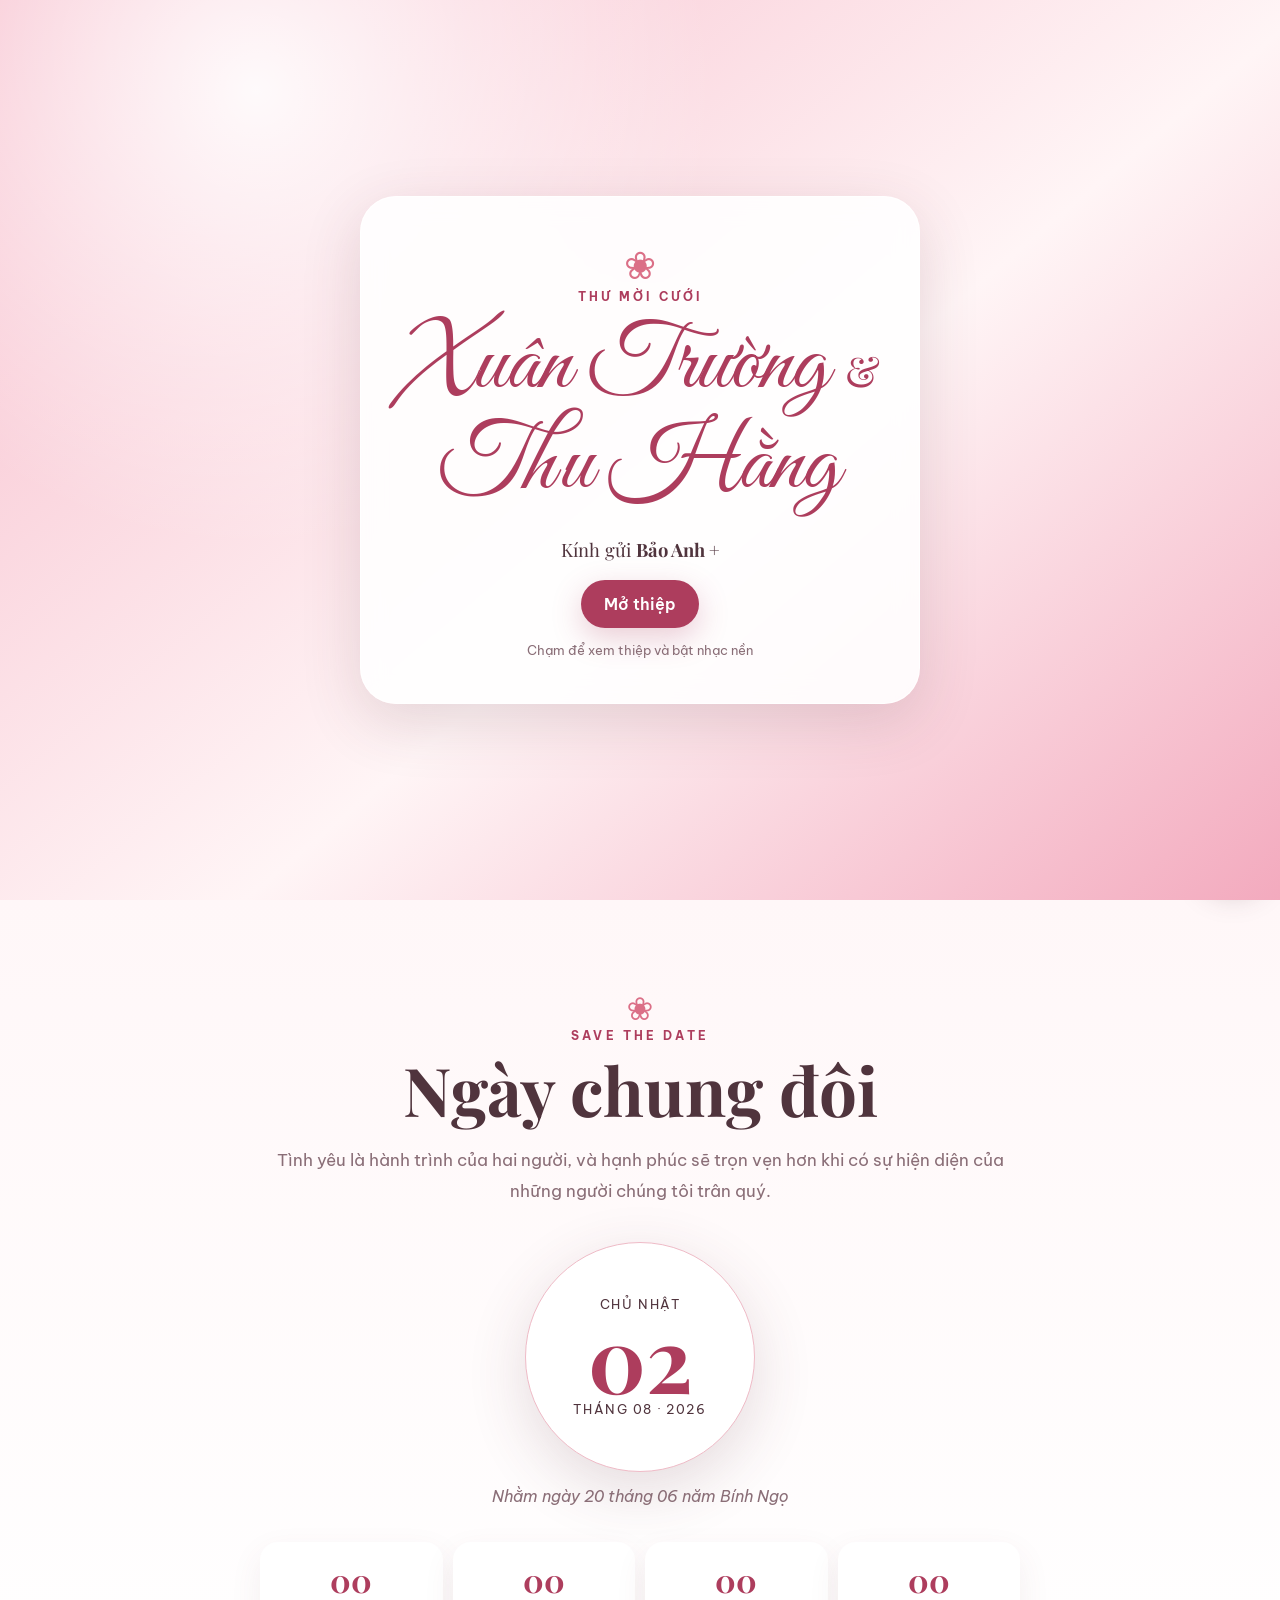
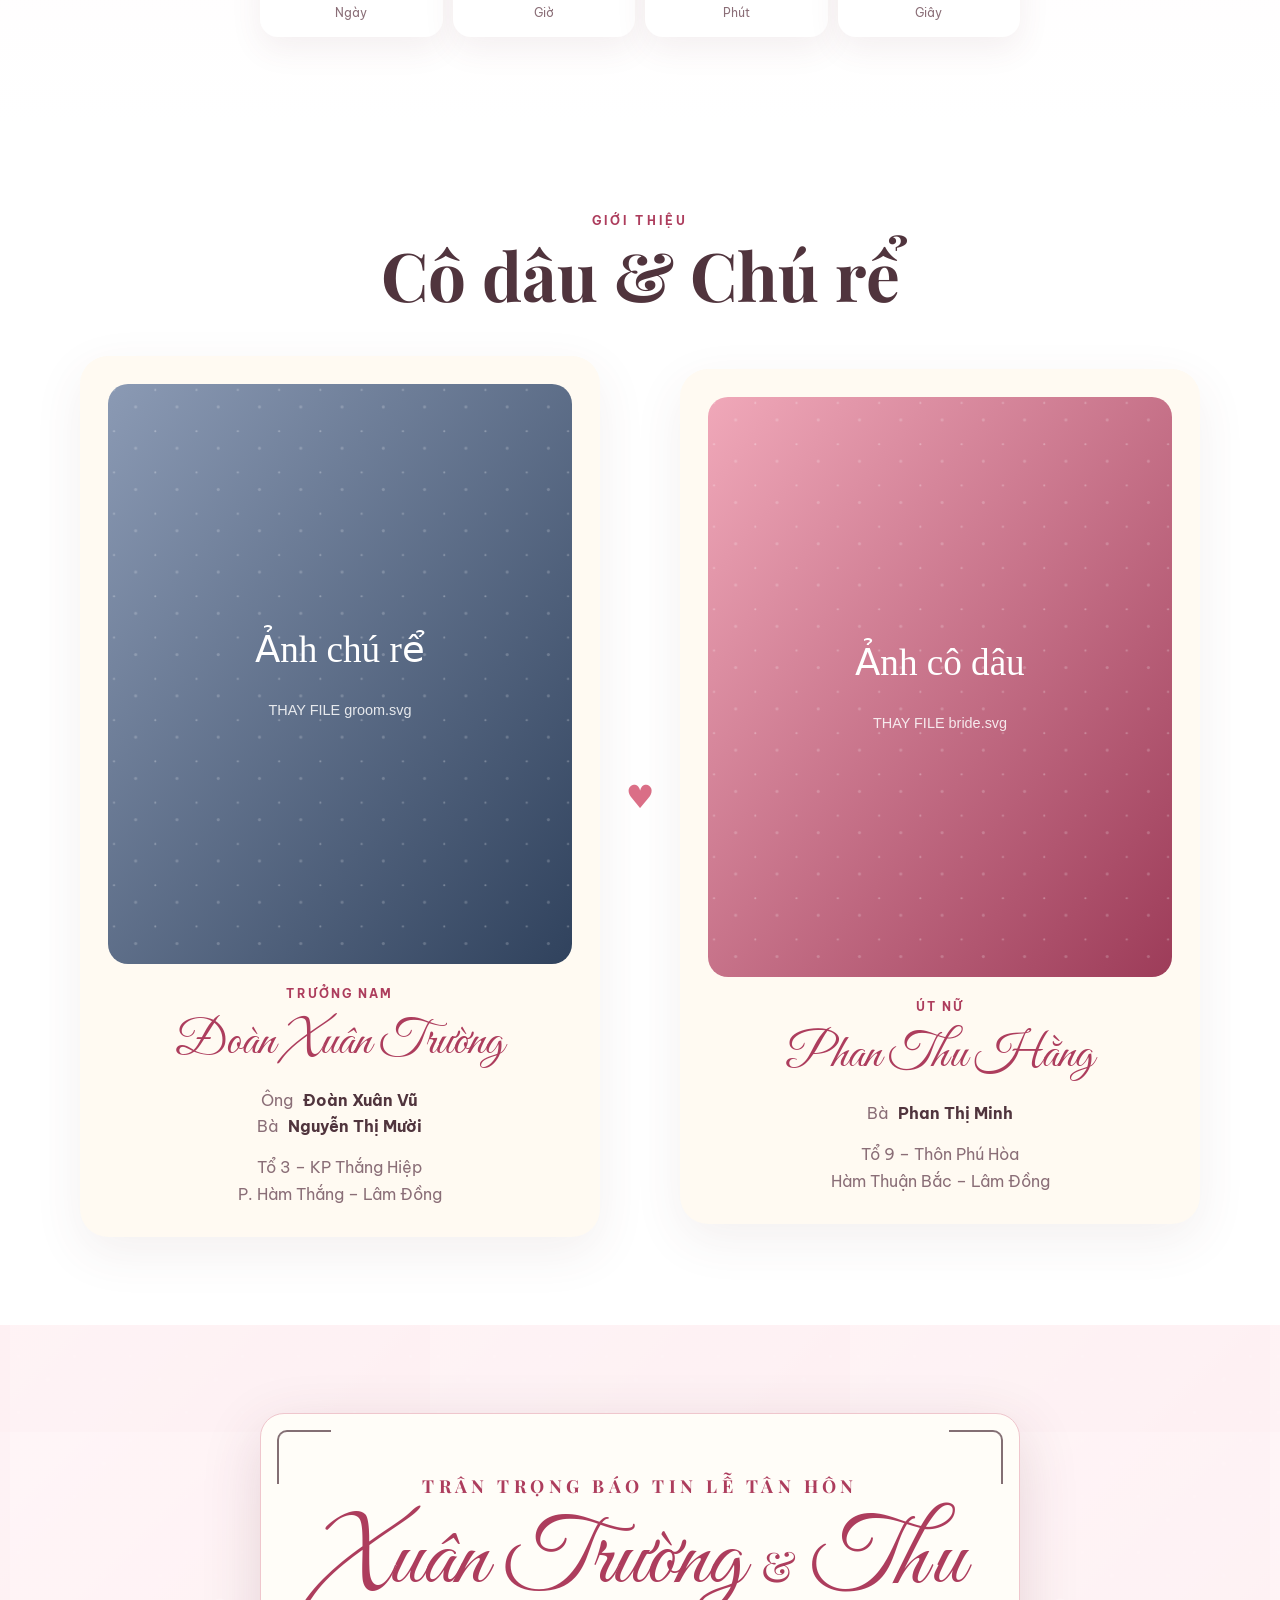
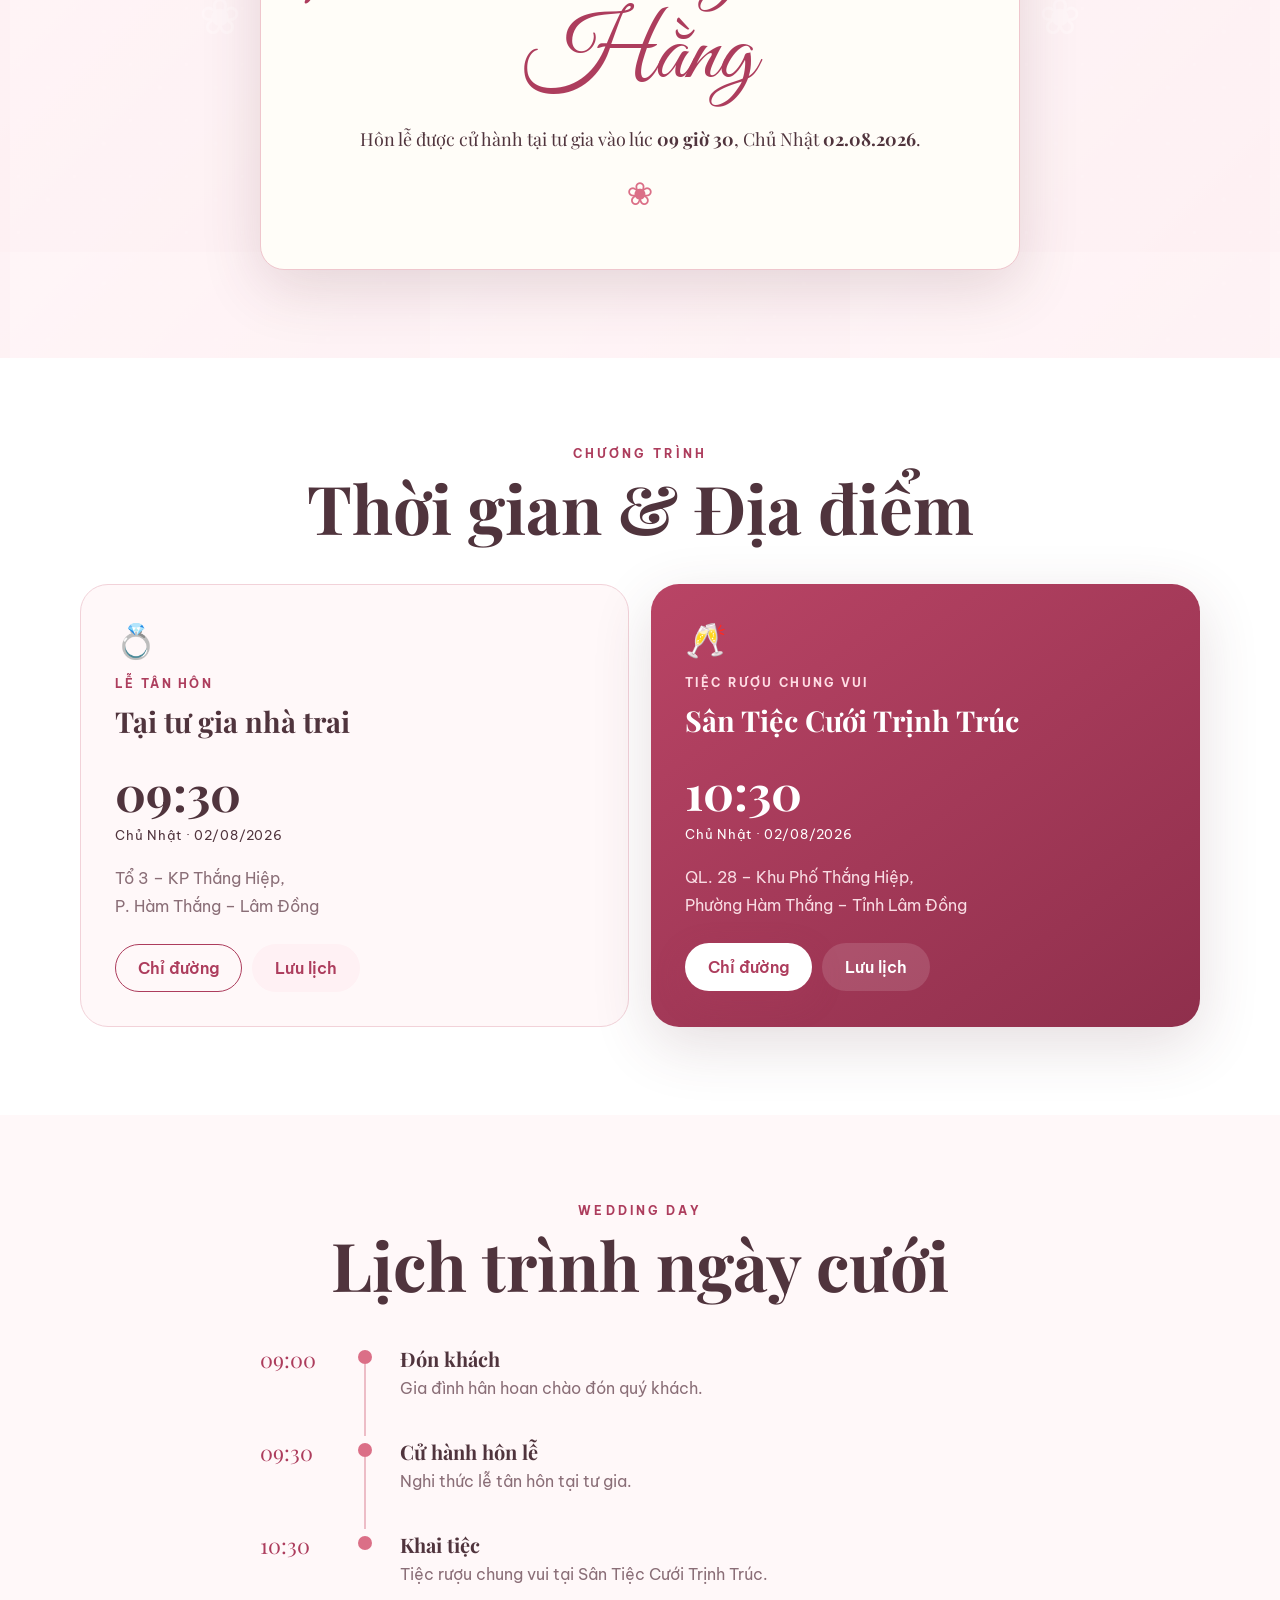
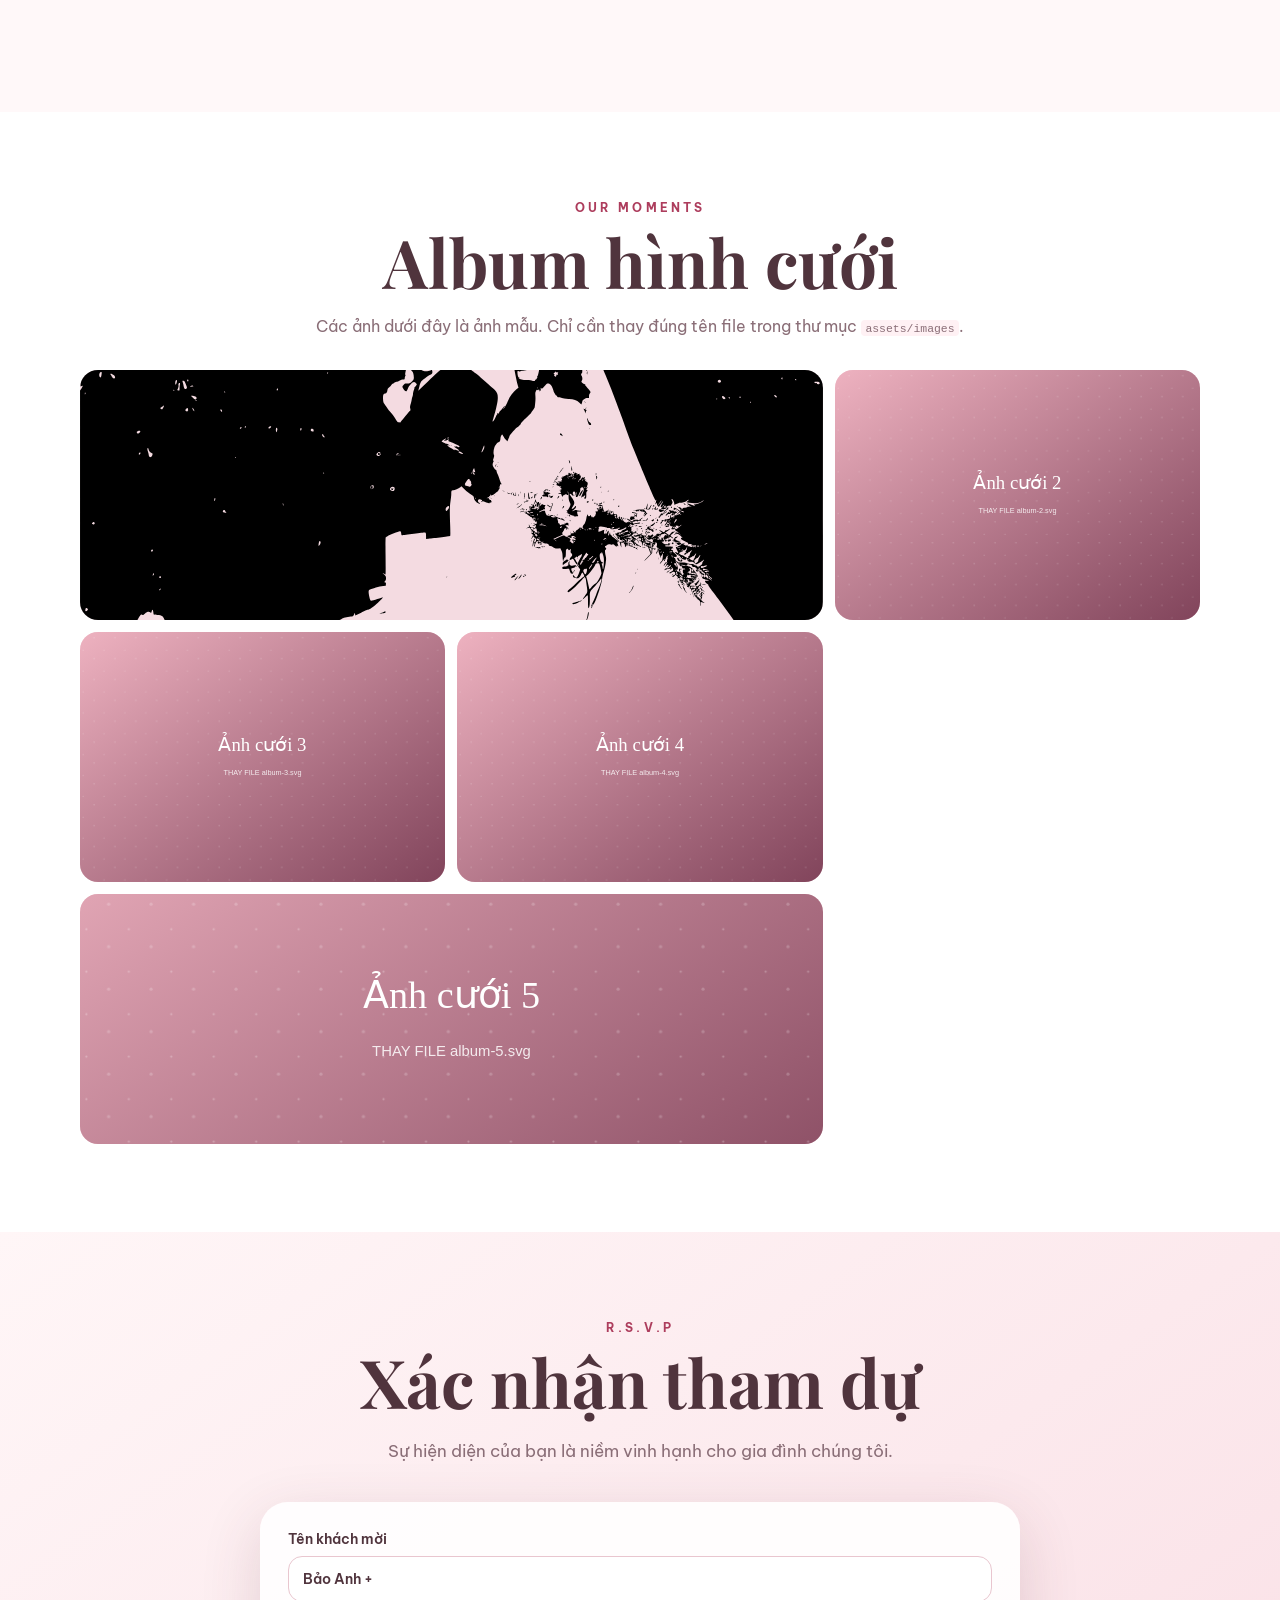
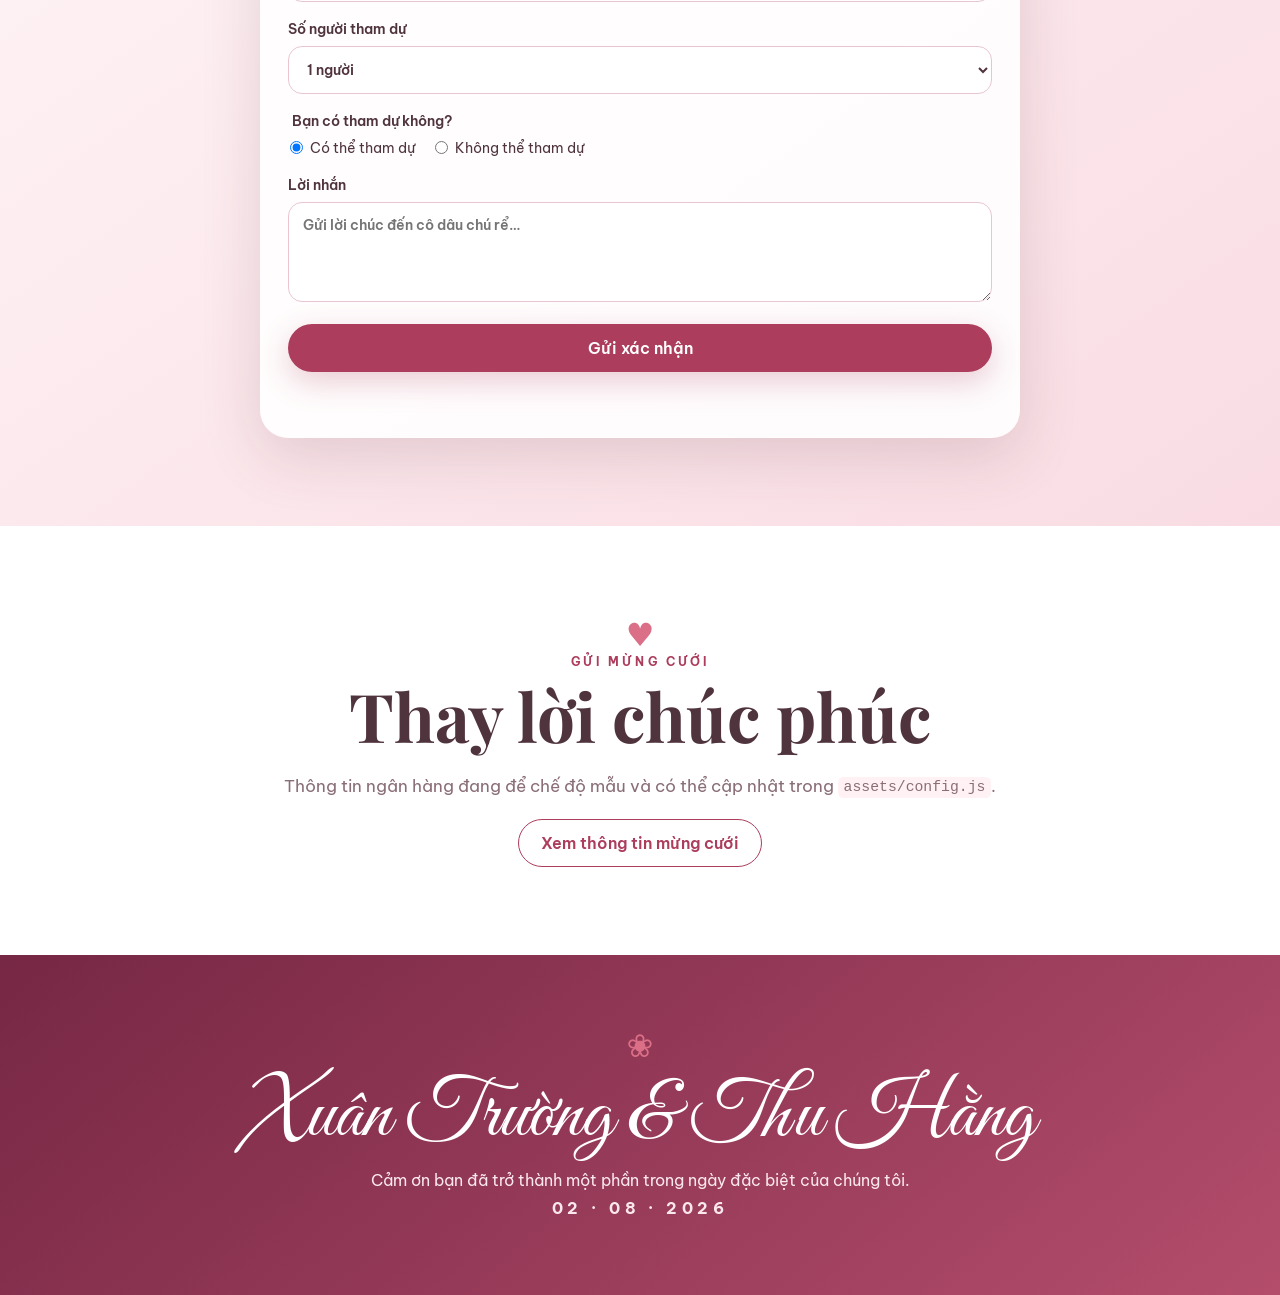
==== commit 91ef59ae: "Update index.html" ====
--- a/index.html
+++ b/index.html
@@ -7,7 +7,7 @@
   <meta name="description" content="Thiệp cưới online của Xuân Trường và Thu Hằng" />
   <meta property="og:title" content="Xuân Trường & Thu Hằng — Thiệp cưới" />
   <meta property="og:description" content="Trân trọng kính mời bạn đến chung vui cùng gia đình chúng tôi." />
-  <meta property="og:image" content="assets/images/cover.svg" />
+  <meta property="og:image" content="assets/images/Ảnh T1.png" />
   <title>Xuân Trường & Thu Hằng — Thiệp cưới</title>
 
   <link rel="preconnect" href="https://fonts.googleapis.com" />
--- a/assets/style.css
+++ b/assets/style.css
@@ -96,7 +96,7 @@
 .hero{min-height:100svh;display:grid;place-items:center;padding:0;overflow:hidden;color:#fff;text-align:center}
 .hero-bg{
   position:absolute;inset:0;
-  background-image:url("images/cover.svg");
+  background-image:url("images/Ảnh T1.png");
   background-position:center;background-size:cover;
   transform:scale(1.04);
 }
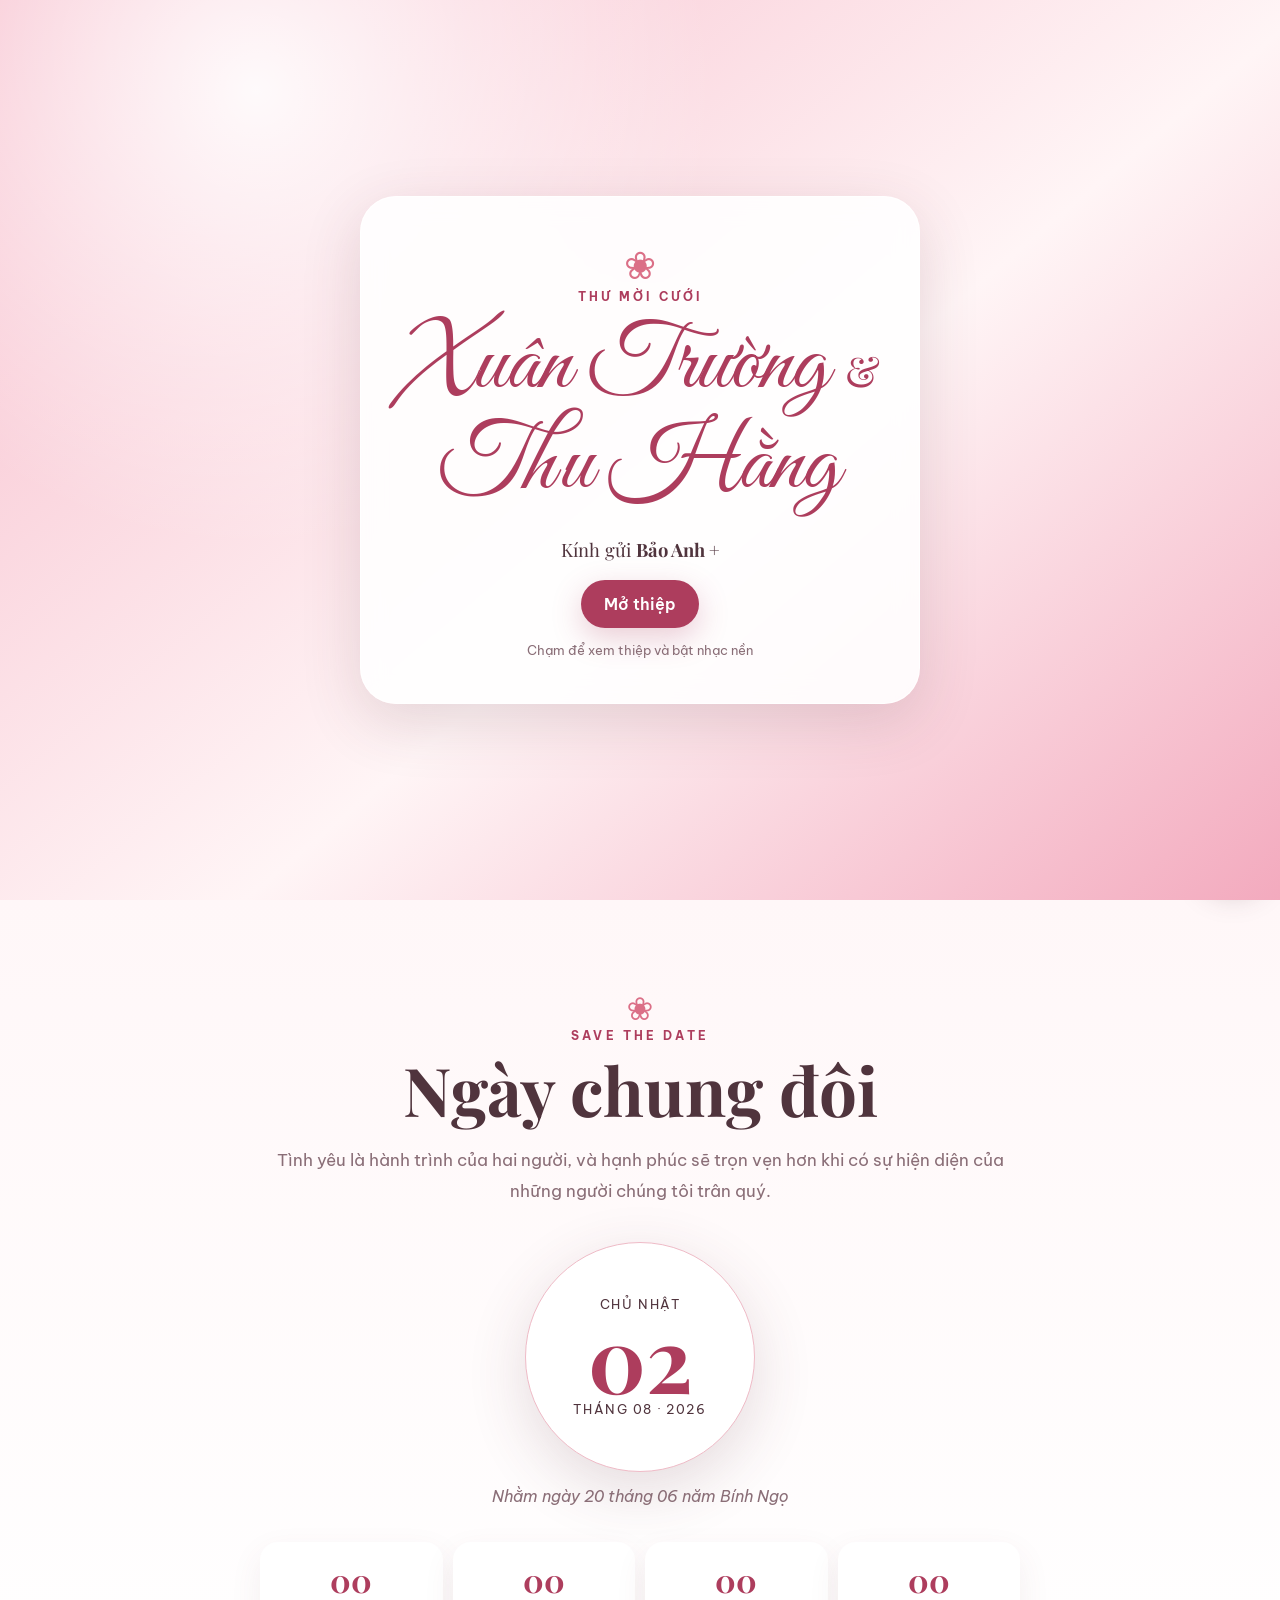
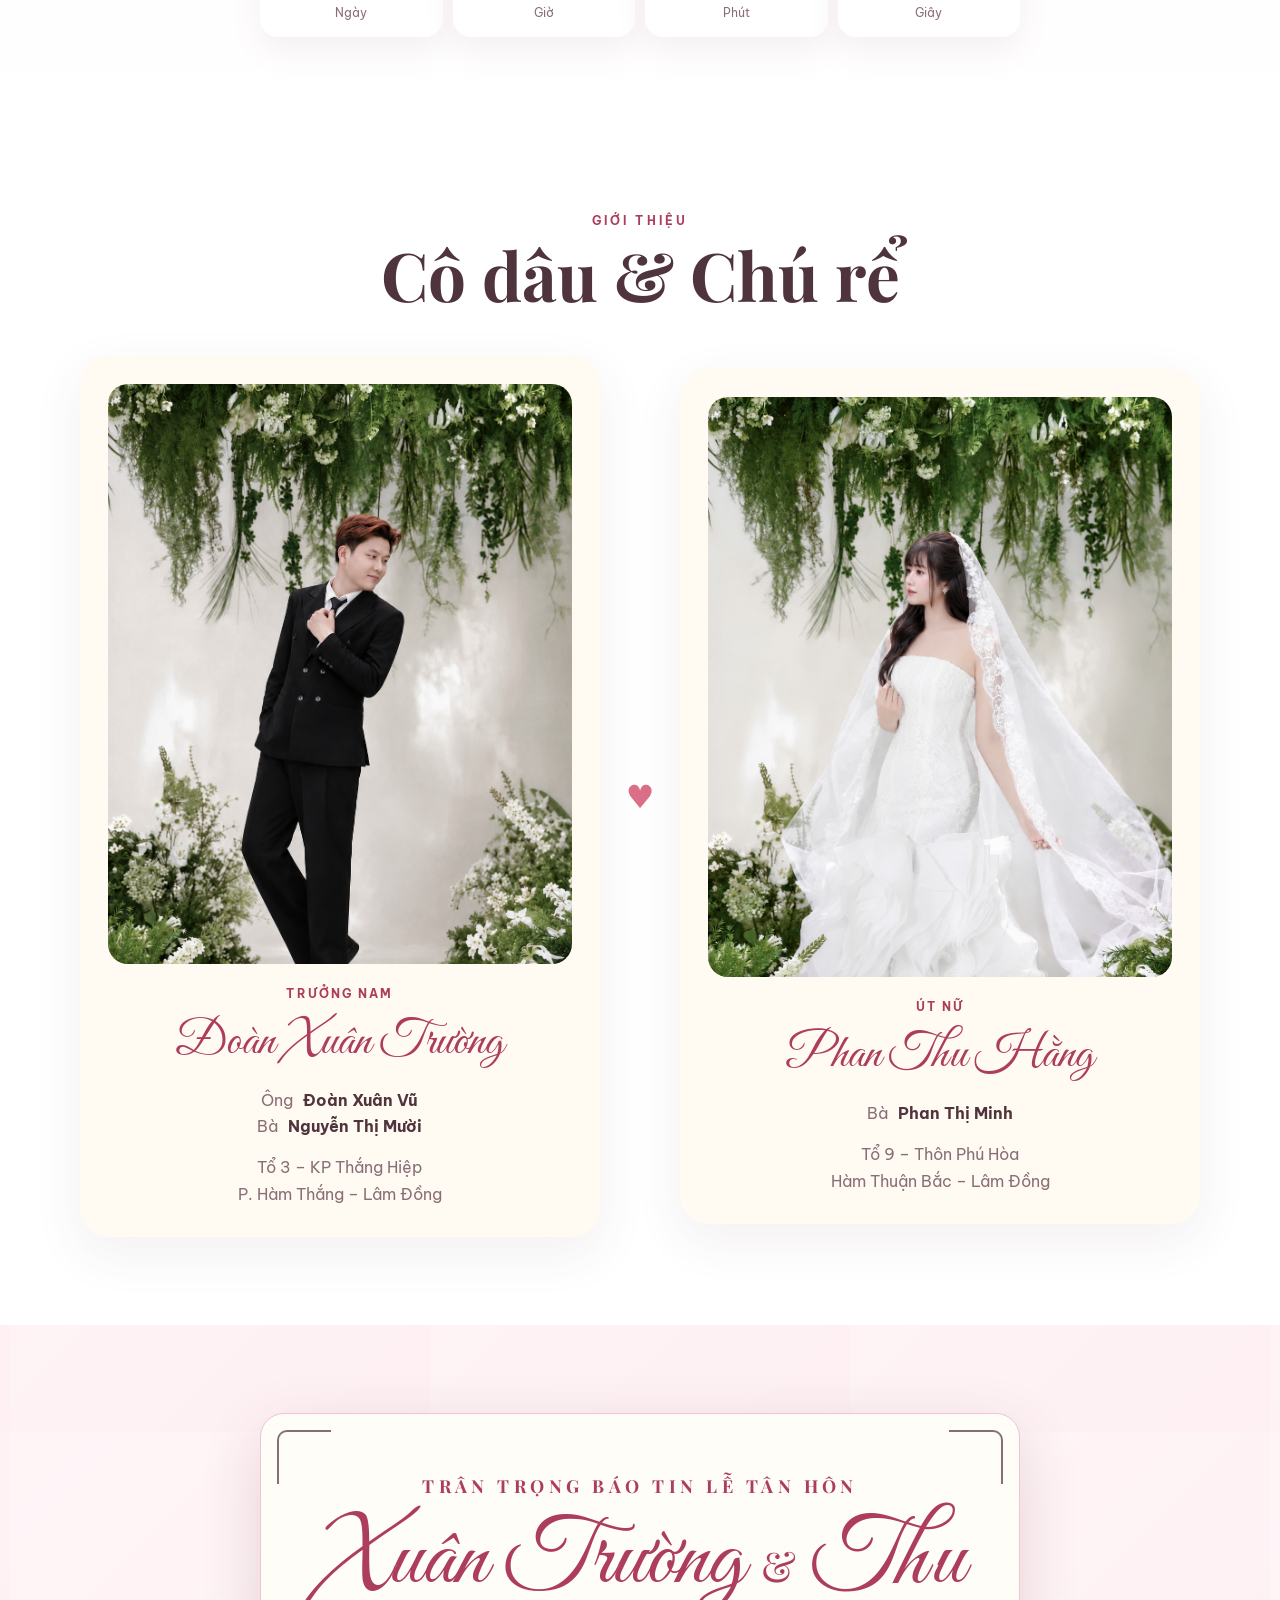
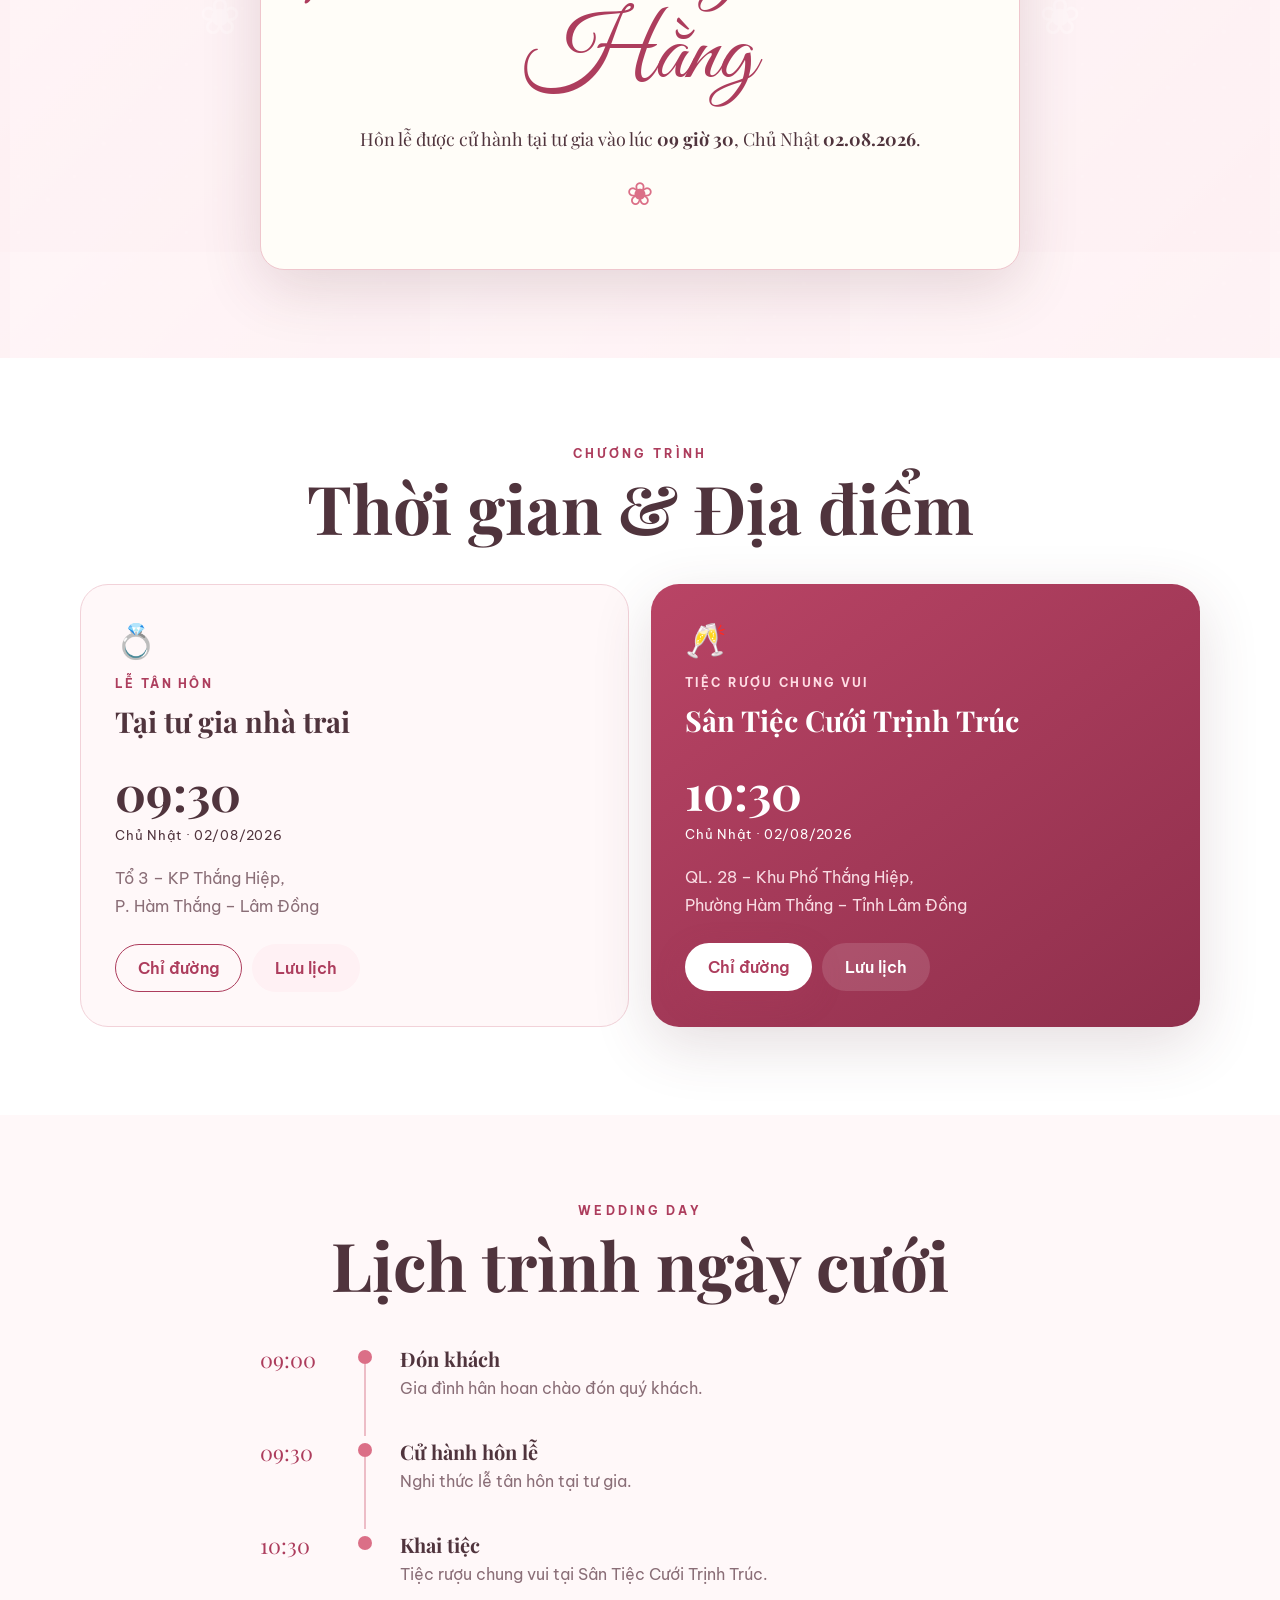
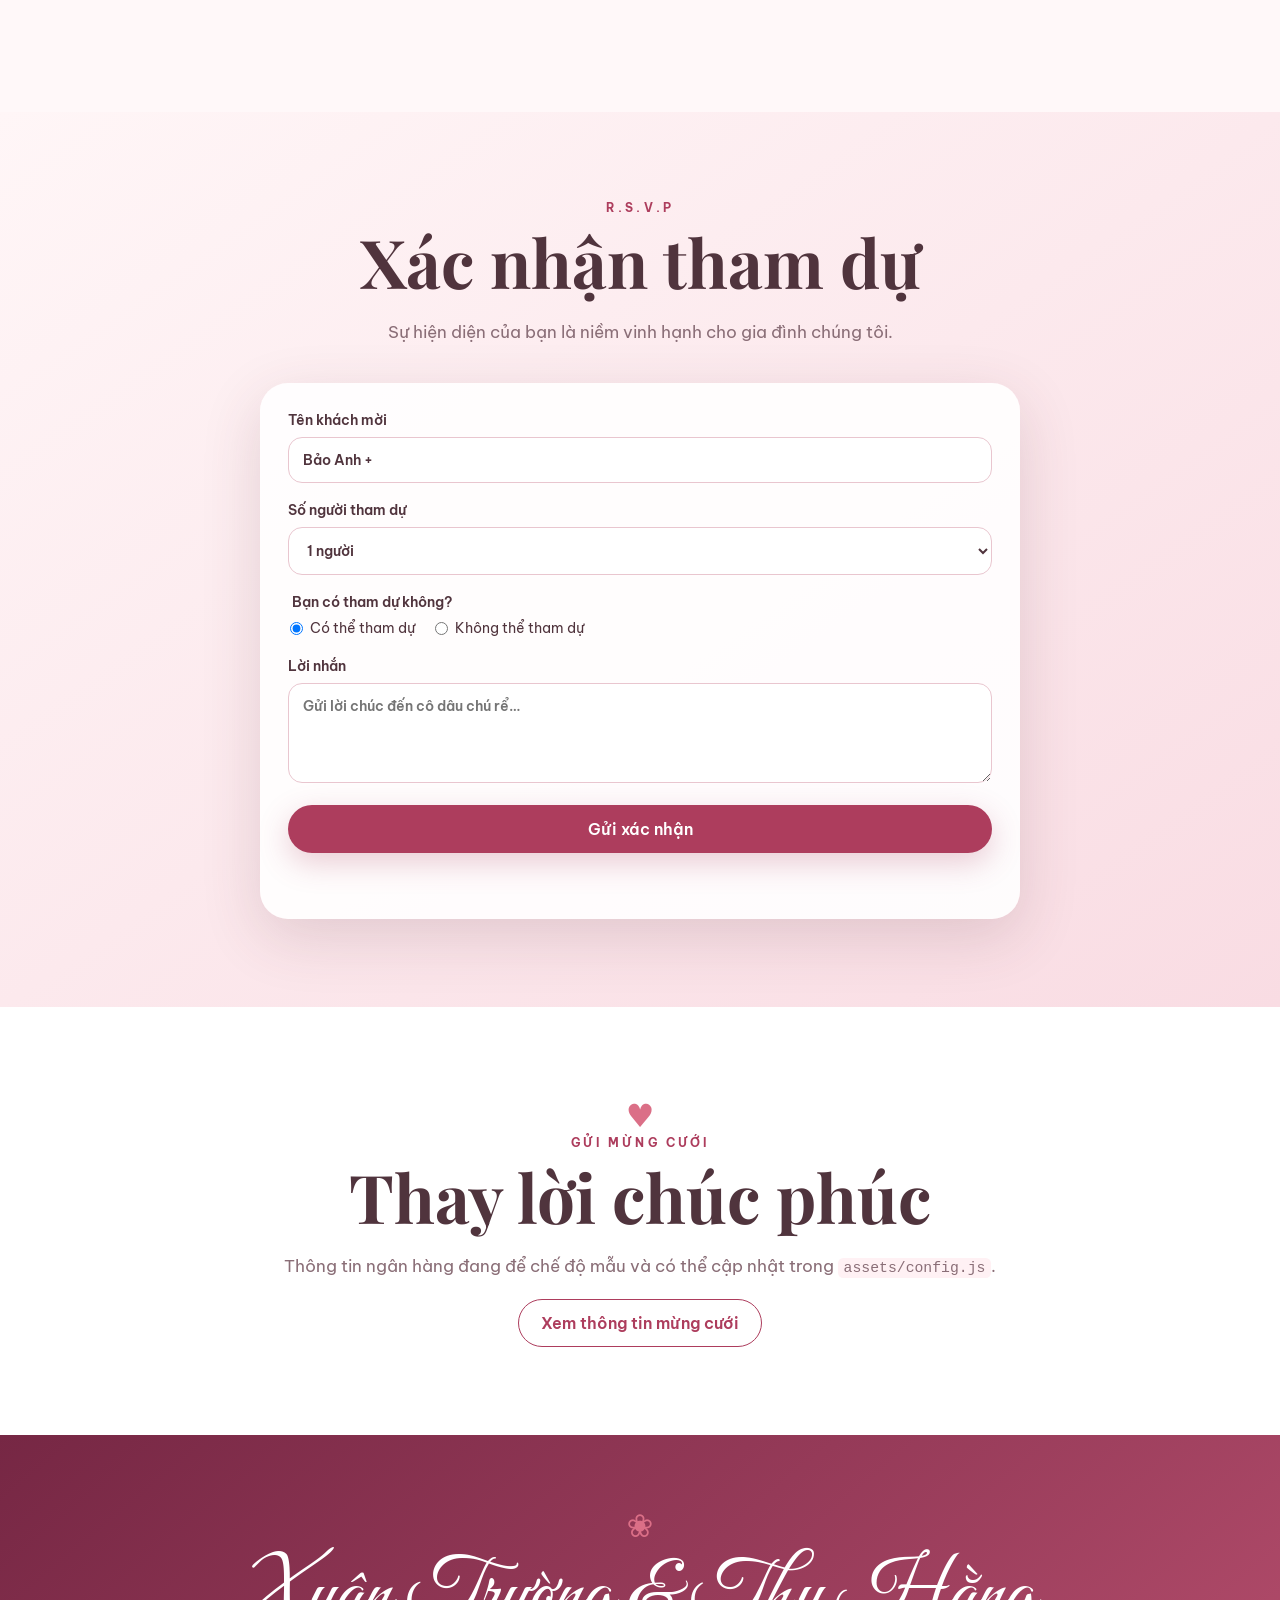
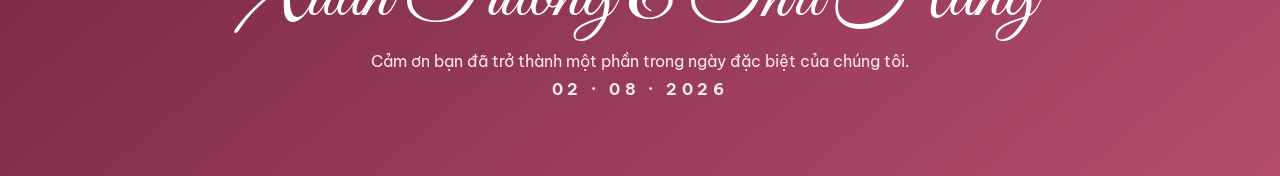
==== commit 7ab71751: "Update index.html" ====
--- a/index.html
+++ b/index.html
@@ -205,31 +205,6 @@
             <time>10:30</time><span></span>
             <div><strong>Khai tiệc</strong><p>Tiệc rượu chung vui tại Sân Tiệc Cưới Trịnh Trúc.</p></div>
           </div>
-        </div>
-      </div>
-    </section>
-
-    <section class="section album" id="album">
-      <div class="section-inner reveal">
-        <p class="eyebrow">OUR MOMENTS</p>
-        <h2>Album hình cưới</h2>
-        <p class="section-note">Các ảnh dưới đây là ảnh mẫu. Chỉ cần thay đúng tên file trong thư mục <code>assets/images</code>.</p>
-        <div class="gallery">
-          <button class="gallery-item wide" data-image="assets/images/album-1.svg" aria-label="Mở ảnh 1">
-            <img src="assets/images/album-1.svg" alt="Ảnh cưới 1" />
-          </button>
-          <button class="gallery-item" data-image="assets/images/album-2.svg" aria-label="Mở ảnh 2">
-            <img src="assets/images/album-2.svg" alt="Ảnh cưới 2" />
-          </button>
-          <button class="gallery-item" data-image="assets/images/album-3.svg" aria-label="Mở ảnh 3">
-            <img src="assets/images/album-3.svg" alt="Ảnh cưới 3" />
-          </button>
-          <button class="gallery-item" data-image="assets/images/album-4.svg" aria-label="Mở ảnh 4">
-            <img src="assets/images/album-4.svg" alt="Ảnh cưới 4" />
-          </button>
-          <button class="gallery-item wide" data-image="assets/images/album-5.svg" aria-label="Mở ảnh 5">
-            <img src="assets/images/album-5.svg" alt="Ảnh cưới 5" />
-          </button>
         </div>
       </div>
     </section>
--- a/assets/style.css
+++ b/assets/style.css
@@ -96,7 +96,7 @@
 .hero{min-height:100svh;display:grid;place-items:center;padding:0;overflow:hidden;color:#fff;text-align:center}
 .hero-bg{
   position:absolute;inset:0;
-  background-image:url("images/Ảnh T1.png");
+  background-image:url("images/anht1.png");
   background-position:center;background-size:cover;
   transform:scale(1.04);
 }
@@ -142,8 +142,8 @@
   box-shadow:0 16px 50px rgba(101,63,70,.08);
 }
 .portrait{aspect-ratio:4/5;border-radius:20px;background-position:center;background-size:cover;margin-bottom:22px}
-.portrait.groom{background-image:url("images/groom.svg")}
-.portrait.bride{background-image:url("images/bride.svg")}
+.portrait.groom{background-image:url("images/chu.png")}
+.portrait.bride{background-image:url("images/codau.png")}
 .role{letter-spacing:.18em;font-size:.72rem;color:var(--pink-deep);font-weight:700}
 .family-card h3{font-family:"Great Vibes",cursive;font-size:3rem;font-weight:400;color:var(--pink-deep);margin-bottom:18px}
 .parents p{display:flex;justify-content:center;gap:10px;margin:6px 0}
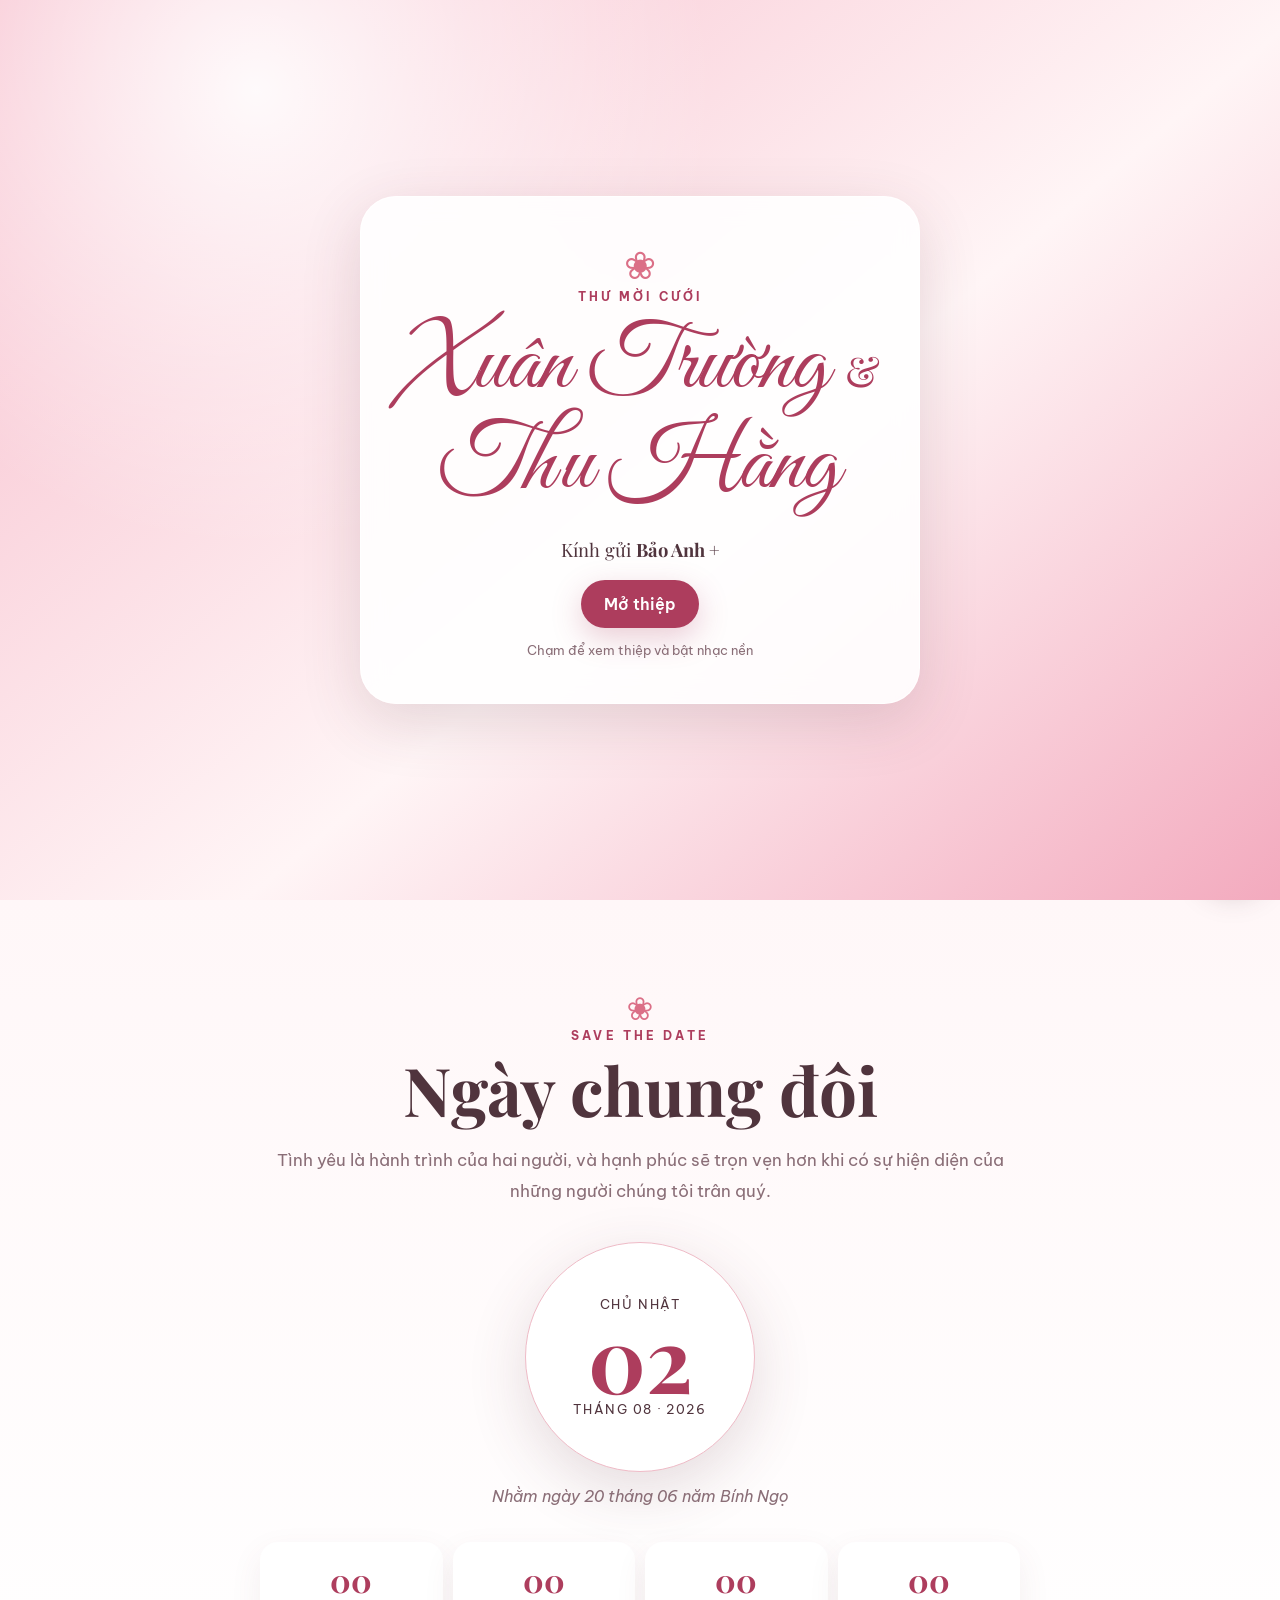
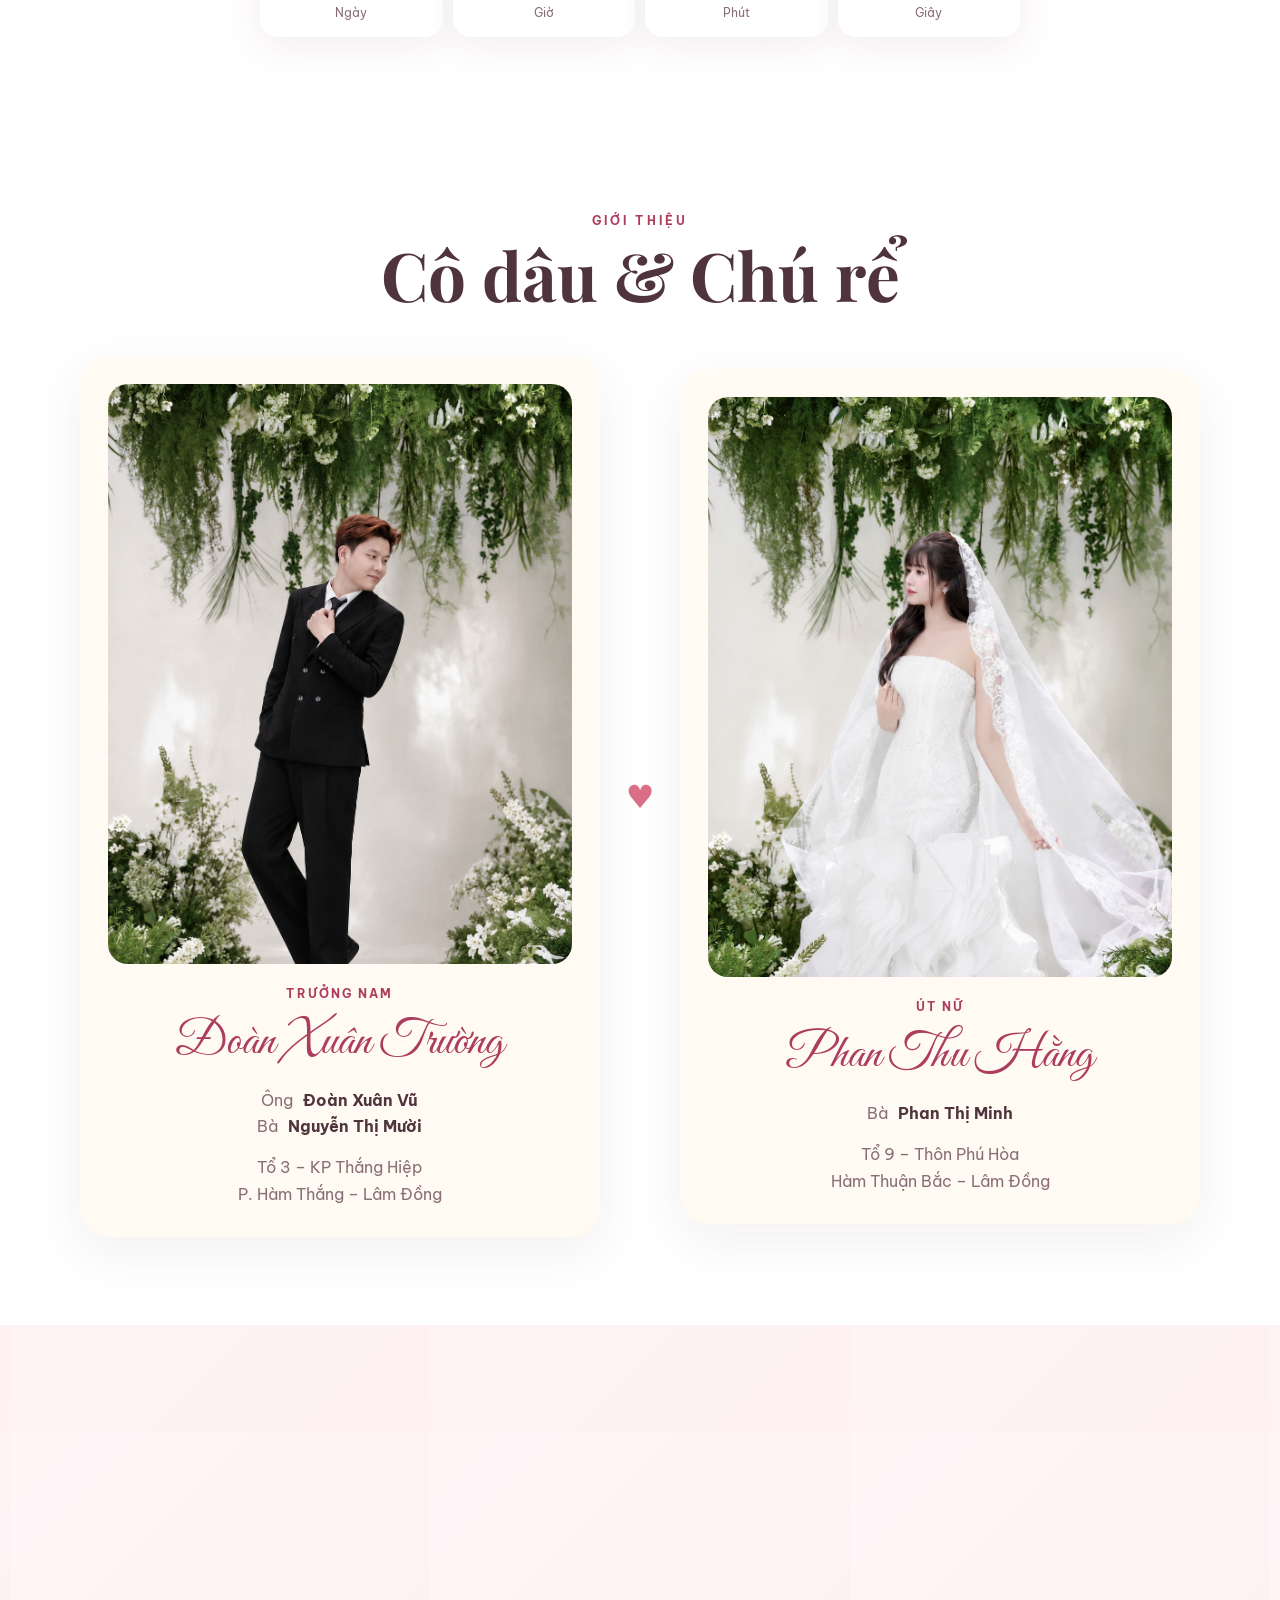
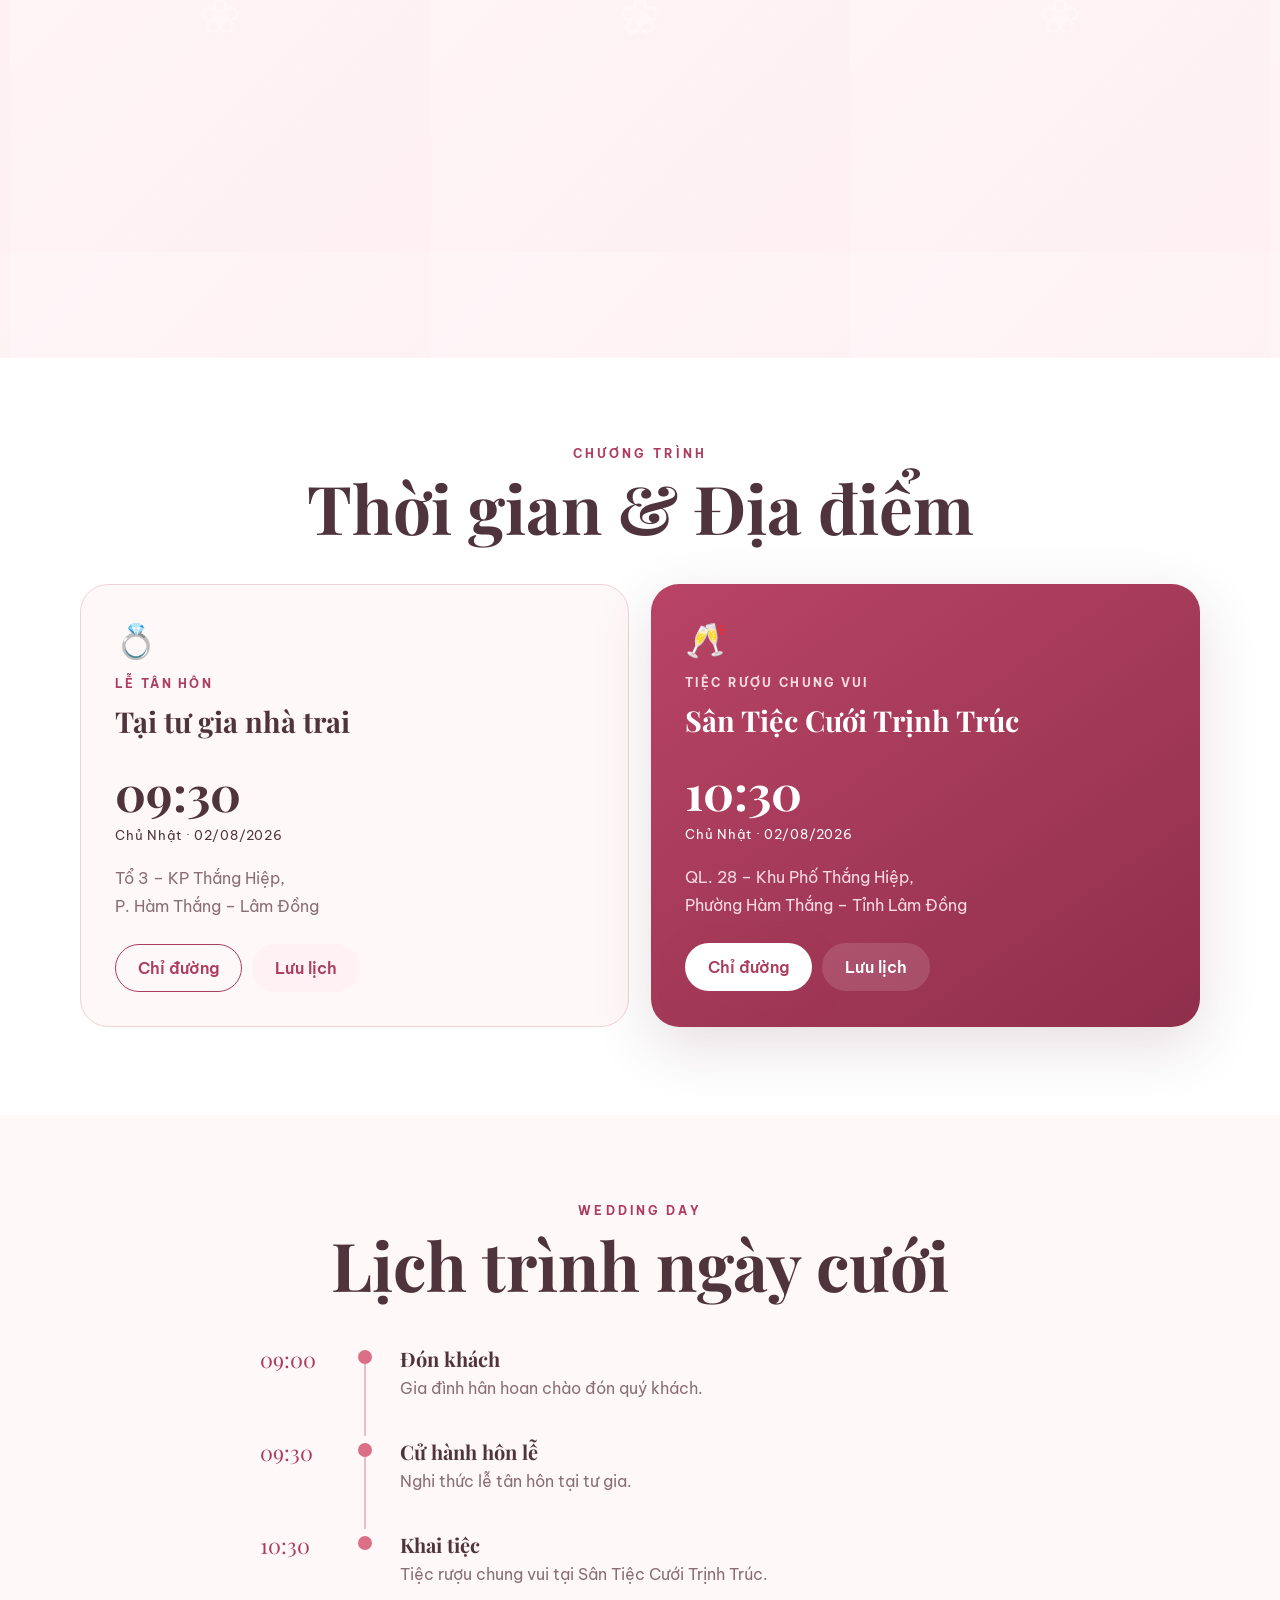
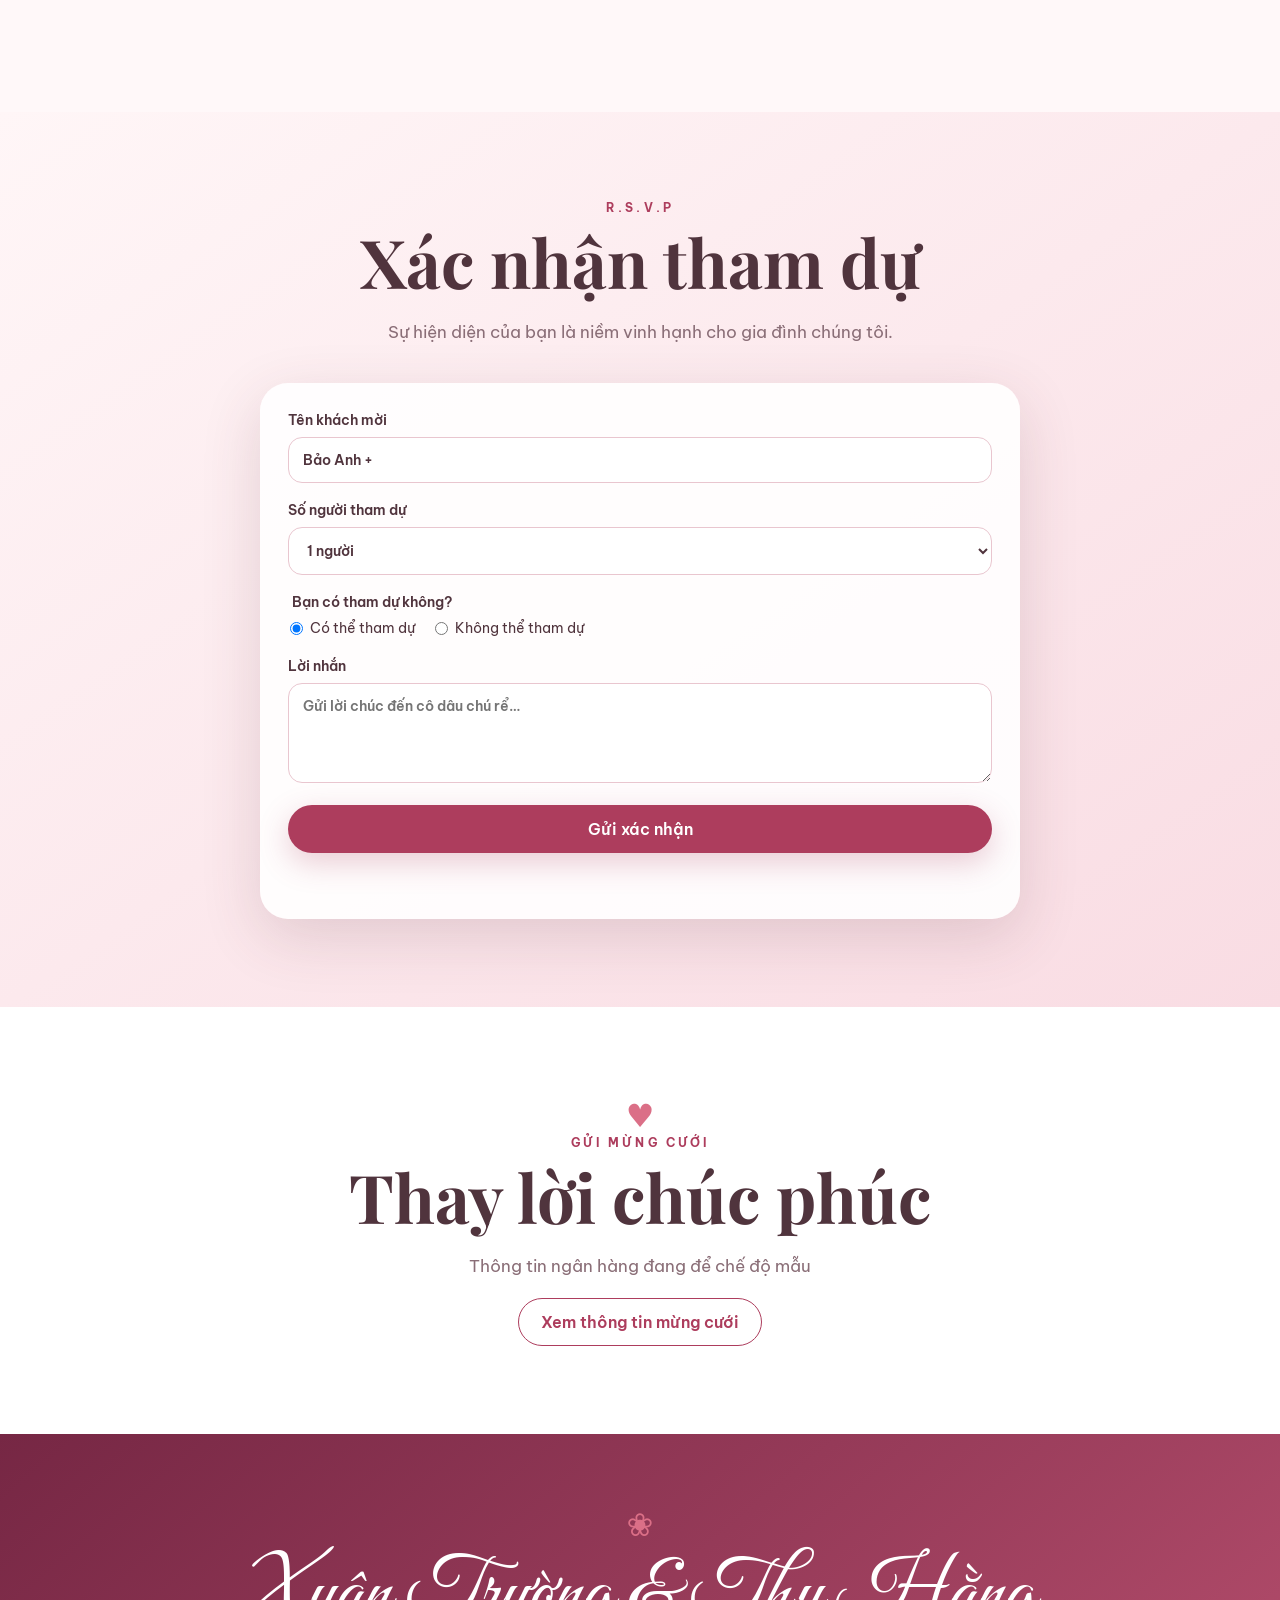
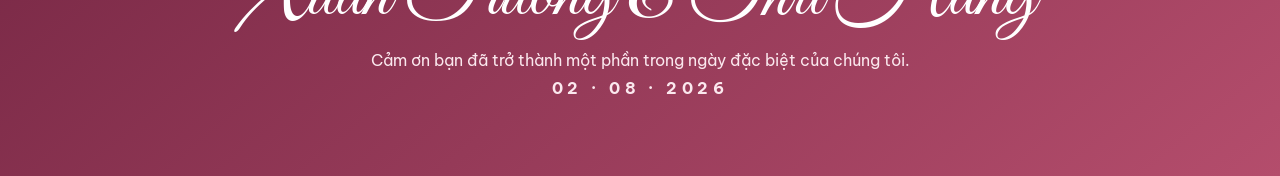
==== commit 040e6d95: "Update index.html" ====
--- a/index.html
+++ b/index.html
@@ -250,7 +250,7 @@
         <div class="ornament">♥</div>
         <p class="eyebrow">GỬI MỪNG CƯỚI</p>
         <h2>Thay lời chúc phúc</h2>
-        <p class="lead">Thông tin ngân hàng đang để chế độ mẫu và có thể cập nhật trong <code>assets/config.js</code>.</p>
+        <p class="lead">Thông tin ngân hàng đang để chế độ mẫu</p>
         <button class="btn outline" id="openGift" type="button">Xem thông tin mừng cưới</button>
       </div>
     </section>
